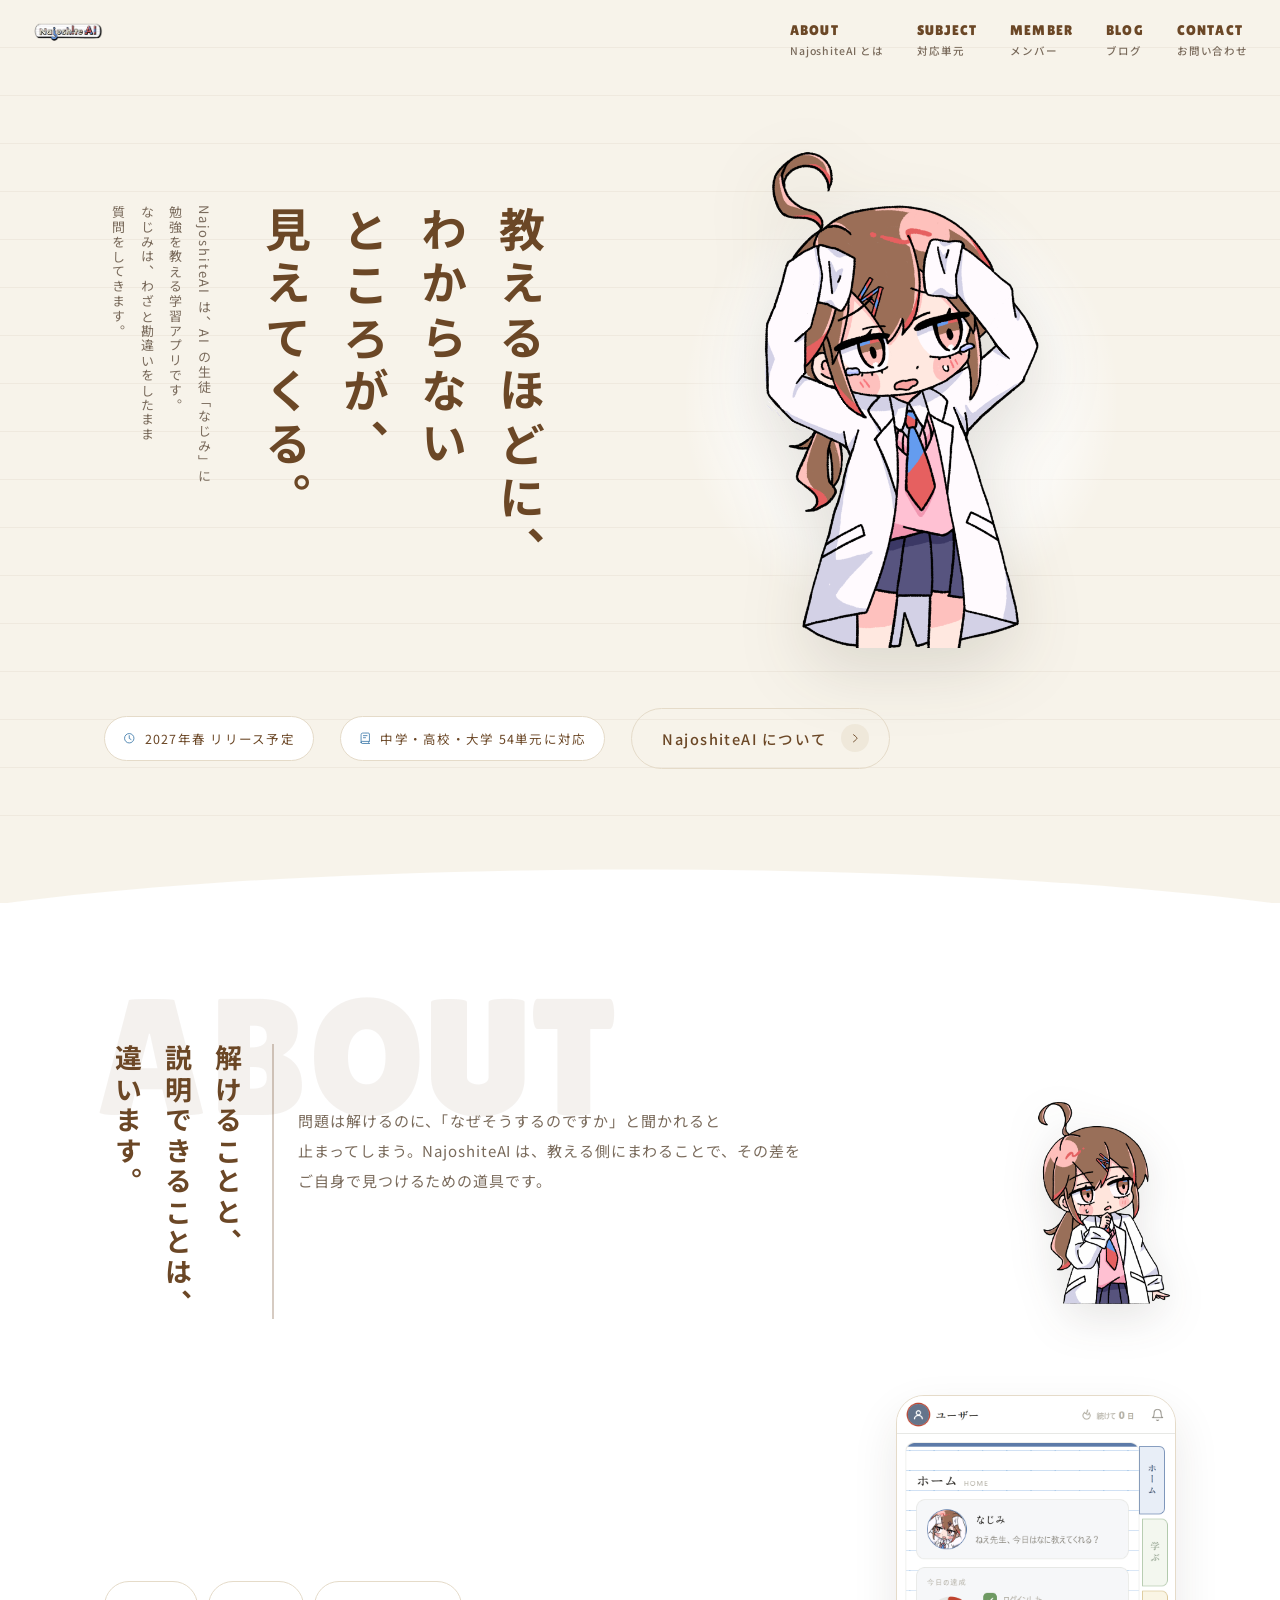
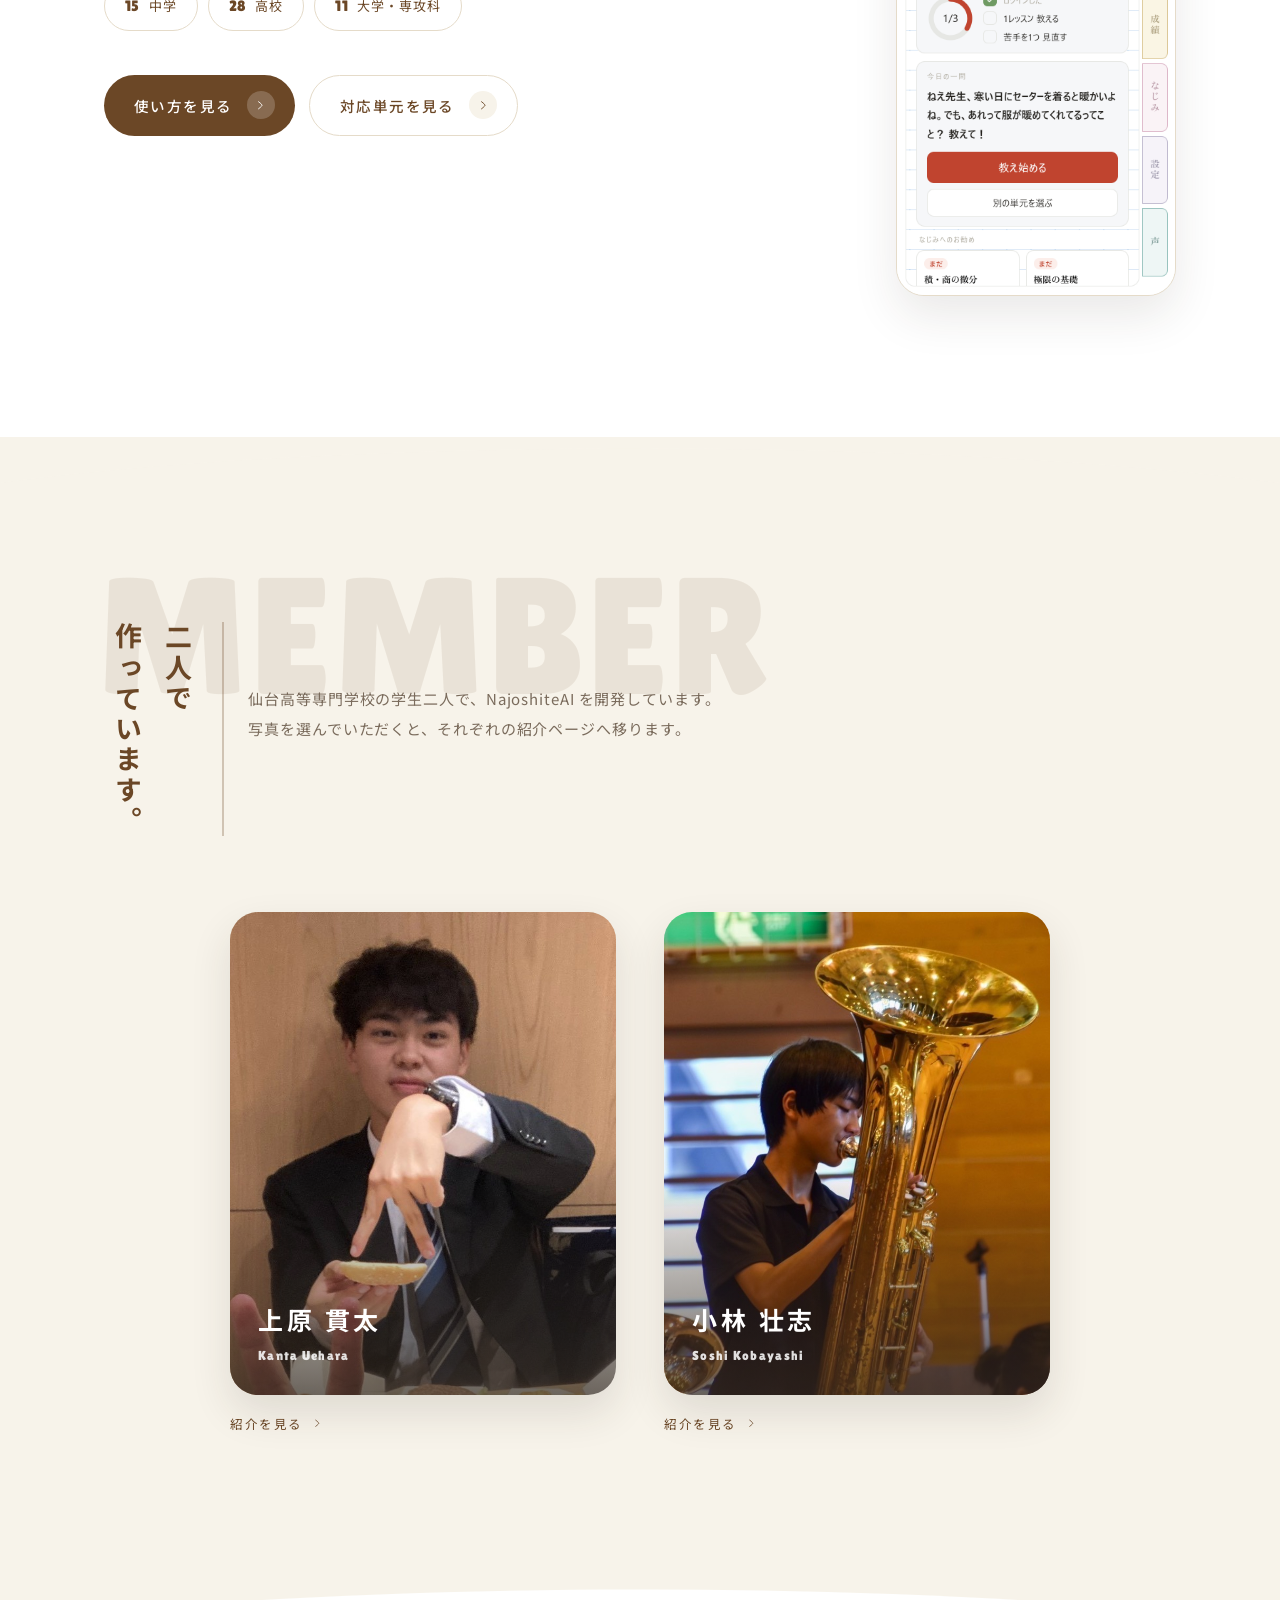
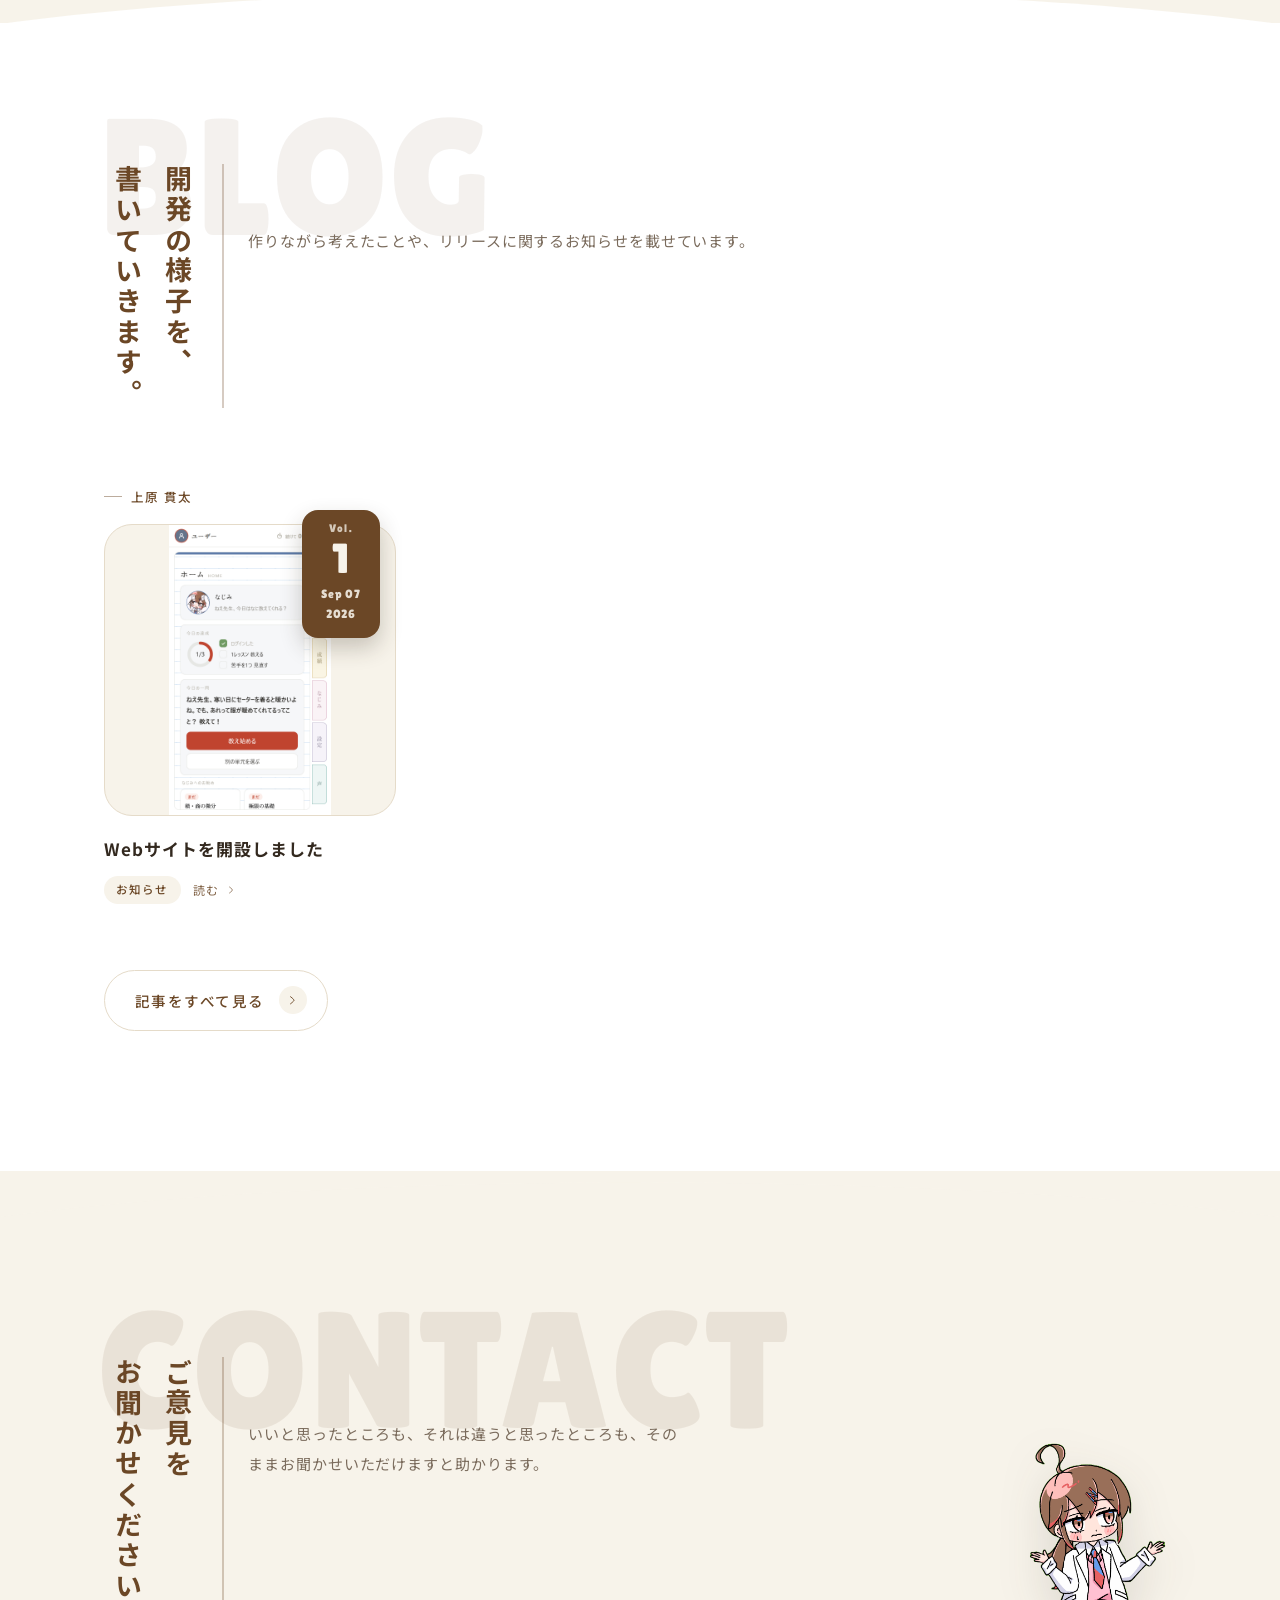
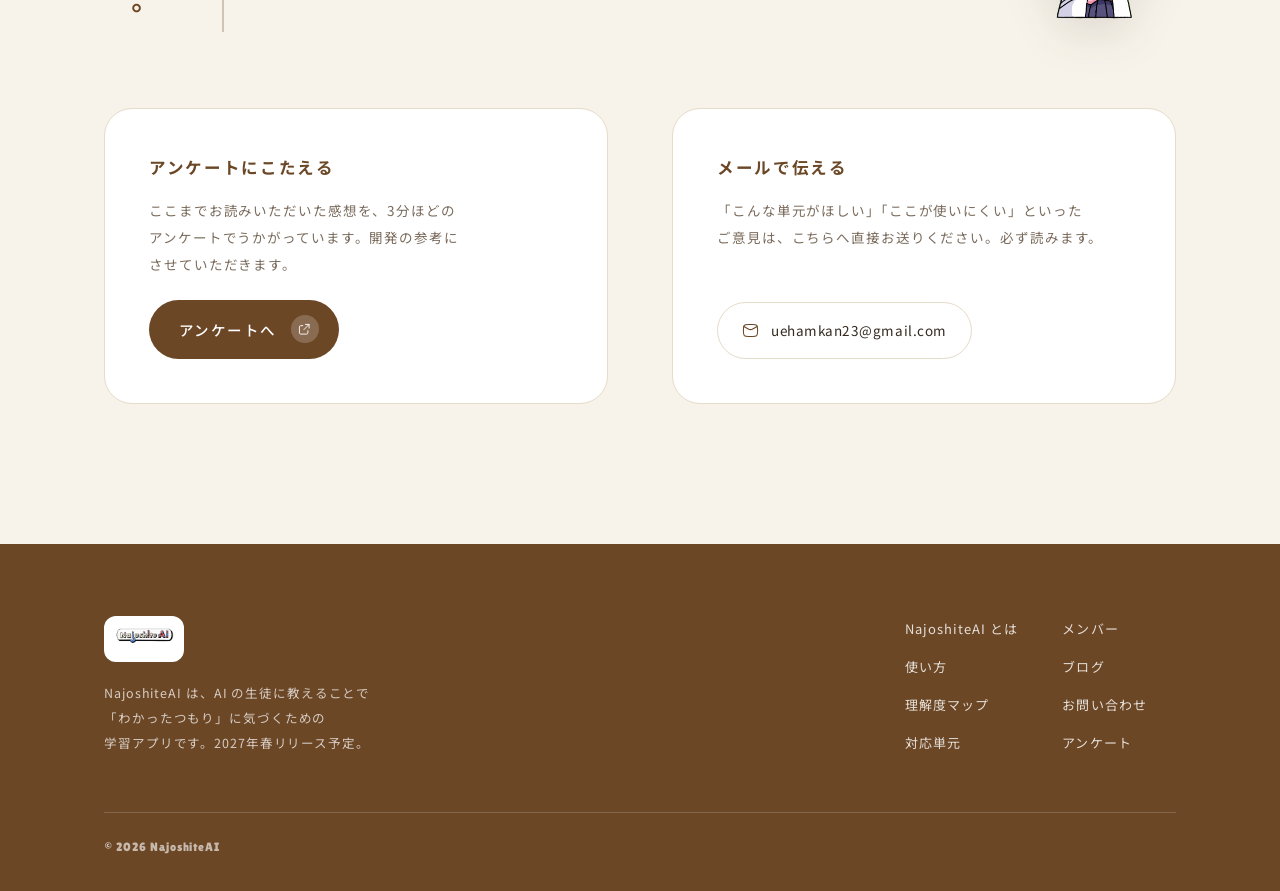
==== index.html @ a8ab6eb6 "NajoshiteAI 公式サイト 素の HTML / CSS / JavaScript で作った静的サイト。 ホーム、NajoshiteAI とは、対応単元、メンバー紹介2枚、 ブログ（一覧・記事）" ====
<!doctype html>
<html lang="ja">
  <head>
    <meta charset="utf-8" />
    <meta name="viewport" content="width=device-width, initial-scale=1" />
    <title>NajoshiteAI｜教えるほどに、わからないところが見えてくる。</title>
    <meta
      name="description"
      content="NajoshiteAI は、AI の生徒「なじみ」に勉強を教える学習アプリです。なじみはわざと勘違いをしたまま質問をしてきます。それを正せるかどうかで、ご自身の理解が試されます。2027年春リリース予定。"
    />
    <meta name="theme-color" content="#f7f3ea" />

    <meta property="og:title" content="NajoshiteAI" />
    <meta
      property="og:description"
      content="AI の生徒に勉強を教える学習アプリ。「わかったつもり」に気づくための道具です。"
    />
    <meta property="og:url" content="https://uehamkan23-lab.github.io/najoshiteai/" />
    <meta property="og:type" content="website" />
    <meta property="og:image" content="https://uehamkan23-lab.github.io/najoshiteai/assets/01-home.png" />

    <link rel="preconnect" href="https://fonts.googleapis.com" />
    <link rel="preconnect" href="https://fonts.gstatic.com" crossorigin />
    <link
      href="https://fonts.googleapis.com/css2?family=Lilita+One&family=Noto+Sans+JP:wght@400;500;700&display=swap"
      rel="stylesheet"
    />

    <script>
      // 描画より前に実行する。動きを減らす設定の人には付けない
      if (!window.matchMedia("(prefers-reduced-motion: reduce)").matches) {
        document.documentElement.className += " js";
      }
    </script>

    <link rel="icon" href="./favicon.png" type="image/png" />
    <link rel="stylesheet" href="./css/style.css?v=5" />
  </head>

  <body>
    <!--
      記号は1か所にまとめて置き、<use> で呼び出す。
      同じ絵を何度も書かずに済み、線の太さや色も一括で揃う。
      矢印・本・封筒は Hugeicons（MIT）。
      それ以外はこのサイト用に引いたもの。
    -->
    <svg class="sprite" aria-hidden="true" focusable="false">
      <symbol id="i-arrow" viewBox="0 0 24 24" fill="none">
        <path d="M9 6C9 6 15 10.4189 15 12C15 13.5812 9 18 9 18" stroke="currentColor" stroke-linecap="round" stroke-linejoin="round" stroke-width="1.5" />
      </symbol>
      <symbol id="i-book" viewBox="0 0 24 24" fill="none">
        <path d="M15.5 7H8.5M12.499 11H8.49902" stroke="currentColor" stroke-linecap="round" stroke-linejoin="round" stroke-width="1.5" />
        <path d="M20 22H6C4.89543 22 4 21.1046 4 20M4 20C4 18.8954 4.89543 18 6 18H20V6C20 4.11438 20 3.17157 19.4142 2.58579C18.8284 2 17.8856 2 16 2H10C7.17157 2 5.75736 2 4.87868 2.87868C4 3.75736 4 5.17157 4 8V20Z" stroke="currentColor" stroke-linecap="round" stroke-linejoin="round" stroke-width="1.5" />
        <path d="M19.5 18C19.5 18 18.5 18.7628 18.5 20C18.5 21.2372 19.5 22 19.5 22" stroke="currentColor" stroke-linecap="round" stroke-linejoin="round" stroke-width="1.5" />
      </symbol>
      <symbol id="i-mail" viewBox="0 0 24 24" fill="none">
        <path d="M2 6L8.91302 9.91697C11.4616 11.361 12.5384 11.361 15.087 9.91697L22 6" stroke="currentColor" stroke-linejoin="round" stroke-width="1.5" />
        <path d="M2.01577 13.4756C2.08114 16.5412 2.11383 18.0739 3.24496 19.2094C4.37608 20.3448 5.95033 20.3843 9.09883 20.4634C11.0393 20.5122 12.9607 20.5122 14.9012 20.4634C18.0497 20.3843 19.6239 20.3448 20.7551 19.2094C21.8862 18.0739 21.9189 16.5412 21.9842 13.4756C22.0053 12.4899 22.0053 11.5101 21.9842 10.5244C21.9189 7.45886 21.8862 5.92609 20.7551 4.79066C19.6239 3.65523 18.0497 3.61568 14.9012 3.53657C12.9607 3.48781 11.0393 3.48781 9.09882 3.53656C5.95033 3.61566 4.37608 3.65521 3.24495 4.79065C2.11382 5.92608 2.08114 7.45885 2.01576 10.5244C1.99474 11.5101 1.99475 12.4899 2.01577 13.4756Z" stroke="currentColor" stroke-linejoin="round" stroke-width="1.5" />
      </symbol>
      <symbol id="i-clock" viewBox="0 0 24 24" fill="none">
        <circle cx="12" cy="12" r="9" stroke="currentColor" stroke-width="1.5" />
        <path d="M12 7V12.4L15.4 14.4" stroke="currentColor" stroke-linecap="round" stroke-linejoin="round" stroke-width="1.5" />
      </symbol>
      <symbol id="i-external" viewBox="0 0 24 24" fill="none">
        <path d="M14 4H20V10" stroke="currentColor" stroke-linecap="round" stroke-linejoin="round" stroke-width="1.5" />
        <path d="M20 4L11.5 12.5" stroke="currentColor" stroke-linecap="round" stroke-width="1.5" />
        <path d="M18 14.5V18C18 19.1 17.1 20 16 20H6C4.9 20 4 19.1 4 18V8C4 6.9 4.9 6 6 6H9.5" stroke="currentColor" stroke-linecap="round" stroke-linejoin="round" stroke-width="1.5" />
      </symbol>
    </svg>

    <header class="bar">
      <a class="brand" href="./index.html">
        <img src="./assets/title-removebg-preview.png" alt="NajoshiteAI" width="200" height="115" />
      </a>

      <nav class="nav" id="nav" aria-label="サイト内の案内">
        <a href="./about.html">ABOUT<span class="jp">NajoshiteAI とは</span></a>
        <a href="./subject.html">SUBJECT<span class="jp">対応単元</span></a>
        <a href="./index.html#member">MEMBER<span class="jp">メンバー</span></a>
        <a href="./blog.html">BLOG<span class="jp">ブログ</span></a>
        <a href="./index.html#contact">CONTACT<span class="jp">お問い合わせ</span></a>
      </nav>

      <button class="menu-btn" type="button" aria-expanded="false" aria-controls="nav">
        <span></span><span></span><span></span>
        <span class="sr">メニューを開く</span>
      </button>
    </header>

    <main>
      <!-- ============================================================
           ヒーロー
           ============================================================ -->
      <section class="hero">
        <div class="wrap hero-in">
          <div class="hero-copy">
            <!-- 縦書きなので、改行の位置がそのまま列の切れ目になる -->
            <h1 data-reveal>
              教えるほどに、<br />
              わからない<br />
              ところが、<br />
              見えてくる。
            </h1>
            <p class="hero-side" data-reveal data-delay="1">
              NajoshiteAI は、AI の生徒「なじみ」に<br />
              勉強を教える学習アプリです。<br />
              なじみは、わざと勘違いをしたまま<br />
              質問をしてきます。
            </p>
          </div>

          <div class="hero-figure" data-reveal data-delay="2">
            <img
              src="./assets/なじみ背景透過T.png"
              alt="白衣を着た AI の生徒「なじみ」。両手を上げて困った顔をしている"
              width="719"
              height="911"
              loading="eager"
            />
          </div>
        </div>

        <div class="wrap hero-foot" data-reveal data-delay="3">
          <span class="hero-tag">
            <svg class="ic" aria-hidden="true"><use href="#i-clock" /></svg>
            2027年春 リリース予定
          </span>
          <span class="hero-tag">
            <svg class="ic" aria-hidden="true"><use href="#i-book" /></svg>
            中学・高校・大学 54単元に対応
          </span>
          <a class="btn ghost" href="./about.html">
            NajoshiteAI について
            <span class="dot"><svg class="ic" aria-hidden="true"><use href="#i-arrow" /></svg></span>
          </a>
        </div>
      </section>

      <svg class="curve" viewBox="0 0 1440 60" preserveAspectRatio="none" aria-hidden="true">
        <path d="M0 60 C 380 0 1060 0 1440 60 Z" fill="currentColor" />
      </svg>

      <!-- ============================================================
           NajoshiteAI とは
           ------------------------------------------------------------
           ここでは要点だけ。使い方・理解度マップは about.html、
           単元の内訳は subject.html に置いてある。
           ============================================================ -->
      <section class="band paper" id="about">
        <div class="wrap">
          <div class="sec-head" data-reveal>
            <span class="watermark" aria-hidden="true">ABOUT</span>
            <h2 class="vtitle">
              解けることと、<br />
              説明できることは、<br />
              違います。
            </h2>
            <p class="sec-lead">
              問題は解けるのに、「なぜそうするのですか」と聞かれると止まってしまう。NajoshiteAI
              は、教える側にまわることで、その差をご自身で見つけるための道具です。
            </p>
            <img
              class="head-figure"
              src="./assets/なじみ1.png"
              alt=""
              width="500"
              height="800"
              loading="lazy"
            />
          </div>

          <div class="split">
            <div class="split-text" data-reveal>
              <ul class="grades">
                <li><b>15</b>中学</li>
                <li><b>28</b>高校</li>
                <li><b>11</b>大学・専攻科</li>
              </ul>

              <p class="btn-row">
                <a class="btn" href="./about.html">
                  使い方を見る
                  <span class="dot"><svg class="ic" aria-hidden="true"><use href="#i-arrow" /></svg></span>
                </a>
                <a class="btn ghost" href="./subject.html">
                  対応単元を見る
                  <span class="dot"><svg class="ic" aria-hidden="true"><use href="#i-arrow" /></svg></span>
                </a>
              </p>
            </div>

            <img
              class="shot"
              data-reveal
              data-delay="1"
              src="./assets/01-home.png"
              alt="NajoshiteAI のホーム画面。なじみが「寒い日にセーターを着ると暖かいのは、服が暖めてくれているということ？」と質問している"
              width="780"
              height="1388"
              loading="lazy"
            />
          </div>
        </div>
      </section>

      <svg class="curve to-ground" viewBox="0 0 1440 60" preserveAspectRatio="none" aria-hidden="true">
        <path d="M0 60 C 380 0 1060 0 1440 60 Z" fill="currentColor" />
      </svg>

      <!-- ============================================================
           メンバー
           ------------------------------------------------------------
           ここでは写真と名前だけ。押すと紹介ページへ移る。
           写真は一枚目と二枚目を重ねてあり、JS が数秒ごとに入れ替える。
           ============================================================ -->
      <section class="band" id="member">
        <div class="wrap">
          <div class="sec-head" data-reveal>
            <span class="watermark" aria-hidden="true">MEMBER</span>
            <h2 class="vtitle">
              二人で<br />
              作っています。
            </h2>
            <p class="sec-lead">
              仙台高等専門学校の学生二人で、NajoshiteAI を開発しています。写真を選んでいただくと、それぞれの紹介ページへ移ります。
            </p>
          </div>

          <div class="members">
            <a class="mcard" href="./member-uehara.html" data-reveal>
              <div class="mcard-photo" data-swap>
                <img
                  class="front"
                  src="./assets/上原貫太1.jpg"
                  alt="上原貫太"
                  width="592"
                  height="740"
                  loading="lazy"
                />
                <img
                  class="back"
                  src="./assets/上原貫太2.jpg"
                  alt=""
                  width="360"
                  height="466"
                  loading="lazy"
                />
                <span class="mcard-name">
                  <span class="jp">上原 貫太</span>
                  <span class="en">Kanta Uehara</span>
                </span>
              </div>
              <span class="mcard-more">
                紹介を見る
                <svg class="ic" aria-hidden="true"><use href="#i-arrow" /></svg>
              </span>
            </a>

            <a class="mcard" href="./member-kobayashi.html" data-reveal data-delay="1">
              <div class="mcard-photo" data-swap>
                <img
                  class="front"
                  src="./assets/小林壮志1.jpg"
                  alt="小林壮志"
                  width="539"
                  height="659"
                  loading="lazy"
                />
                <img
                  class="back"
                  src="./assets/小林壮志2.jpg"
                  alt=""
                  width="737"
                  height="913"
                  loading="lazy"
                />
                <span class="mcard-name">
                  <span class="jp">小林 壮志</span>
                  <span class="en">Soshi Kobayashi</span>
                </span>
              </div>
              <span class="mcard-more">
                紹介を見る
                <svg class="ic" aria-hidden="true"><use href="#i-arrow" /></svg>
              </span>
            </a>
          </div>
        </div>
      </section>

      <svg class="curve" viewBox="0 0 1440 60" preserveAspectRatio="none" aria-hidden="true">
        <path d="M0 60 C 380 0 1060 0 1440 60 Z" fill="currentColor" />
      </svg>

      <!-- ============================================================
           ブログ（最新の記事）
           ============================================================ -->
      <section class="band paper" id="blog">
        <div class="wrap">
          <div class="sec-head" data-reveal>
            <span class="watermark" aria-hidden="true">BLOG</span>
            <h2 class="vtitle">
              開発の様子を、<br />
              書いていきます。
            </h2>
            <p class="sec-lead">
              作りながら考えたことや、リリースに関するお知らせを載せています。
            </p>
          </div>

          <!-- js/blog.js が data/posts.json から新しい順に差し込む -->
          <div class="jrow" id="home-posts">
            <p class="state">記事を読み込んでいます。</p>
          </div>

          <!-- 二件以上あるときだけ js/blog.js が出す -->
          <p class="swipe-hint" id="swipe-hint" hidden>
            <svg class="ic" aria-hidden="true"><use href="#i-arrow" /></svg>
            横に流すと、ほかの記事も見られます
          </p>

          <p class="sec-foot" data-reveal>
            <a class="btn ghost" href="./blog.html">
              記事をすべて見る
              <span class="dot"><svg class="ic" aria-hidden="true"><use href="#i-arrow" /></svg></span>
            </a>
          </p>
        </div>
      </section>

      <svg class="curve to-ground" viewBox="0 0 1440 60" preserveAspectRatio="none" aria-hidden="true">
        <path d="M0 60 C 380 0 1060 0 1440 60 Z" fill="currentColor" />
      </svg>

      <!-- ============================================================
           お問い合わせ
           ============================================================ -->
      <section class="band" id="contact">
        <div class="wrap">
          <div class="sec-head" data-reveal>
            <span class="watermark" aria-hidden="true">CONTACT</span>
            <h2 class="vtitle">
              ご意見を<br />
              お聞かせください。
            </h2>
            <p class="sec-lead">
              いいと思ったところも、それは違うと思ったところも、そのままお聞かせいただけますと助かります。
            </p>
            <img
              class="head-figure"
              src="./assets/なじみ3.png"
              alt=""
              width="566"
              height="800"
              loading="lazy"
            />
          </div>

          <div class="contact-in">
            <div class="contact-card" data-reveal>
              <h3>アンケートにこたえる</h3>
              <p>
                ここまでお読みいただいた感想を、3分ほどのアンケートでうかがっています。開発の参考にさせていただきます。
              </p>
              <a
                class="btn"
                href="https://forms.cloud.microsoft/pages/responsepage.aspx?id=XYP-cpVeEkWK4KezivJfyKjxvWNReixEqgz9Q2xcDE5UNkhKMU5BR0paVEQyRFZMSUhQSkswWVRQOC4u&amp;route=shorturl"
                target="_blank"
                rel="noopener"
              >
                アンケートへ
                <span class="dot"><svg class="ic" aria-hidden="true"><use href="#i-external" /></svg></span>
              </a>
            </div>

            <div class="contact-card" data-reveal data-delay="1">
              <h3>メールで伝える</h3>
              <p>
                「こんな単元がほしい」「ここが使いにくい」といったご意見は、こちらへ直接お送りください。必ず読みます。
              </p>
              <a class="linkcard" href="mailto:uehamkan23@gmail.com">
                <svg class="ic" aria-hidden="true"><use href="#i-mail" /></svg>
                uehamkan23@gmail.com
              </a>
            </div>
          </div>
        </div>
      </section>
    </main>

    <footer class="foot">
      <div class="wrap">
        <div class="foot-in">
          <div class="foot-brand">
            <img src="./assets/title-removebg-preview.png" alt="NajoshiteAI" width="200" height="115" />
            <p>
              NajoshiteAI は、AI の生徒に教えることで「わかったつもり」に気づくための学習アプリです。2027年春リリース予定。
            </p>
          </div>

          <nav class="foot-nav" aria-label="足元の案内">
            <a href="./about.html">NajoshiteAI とは</a>
            <a href="./index.html#member">メンバー</a>
            <a href="./about.html#steps">使い方</a>
            <a href="./blog.html">ブログ</a>
            <a href="./about.html#map">理解度マップ</a>
            <a href="./index.html#contact">お問い合わせ</a>
            <a href="./subject.html">対応単元</a>
            <a
              href="https://forms.cloud.microsoft/pages/responsepage.aspx?id=XYP-cpVeEkWK4KezivJfyKjxvWNReixEqgz9Q2xcDE5UNkhKMU5BR0paVEQyRFZMSUhQSkswWVRQOC4u&amp;route=shorturl"
              target="_blank"
              rel="noopener"
              >アンケート</a
            >
          </nav>
        </div>

        <p class="copy">&copy; 2026 NajoshiteAI</p>
      </div>
    </footer>

    <script src="./js/main.js?v=5" defer></script>
    <script src="./js/blog.js?v=5" defer></script>
  </body>
</html>
---- css/style.css ----
@charset "utf-8";
/*
 * NajoshiteAI 公式サイト
 * ------------------------------------------------------------------
 * 設計の方針
 *   ・地は生成り、文字と見出しは焦茶。差し色は藍を一色だけ。
 *   ・セクションの頭は「背後の巨大な英字」＋「縦書きの日本語見出し」の二段構え。
 *   ・写真は角を大きく丸め、余白を広く取って主役に据える。
 *   ・絵文字は使わない。記号はすべて SVG スプライトから <use> で呼び出す。
 * ------------------------------------------------------------------
 */

/* ============================================================
   1. 変数
   ============================================================ */
:root {
  /* 色 ---------------------------------------------------- */
  --ground: #f7f3ea;        /* 生成りの地 */
  --ground-deep: #efe8da;   /* 一段沈めた地 */
  --paper: #ffffff;         /* 面 */
  --ink: #33291f;           /* 本文 */
  --ink-soft: #7a6b5c;      /* 補助の文字 */
  --brown: #6b4726;         /* 主色。見出しと英字ラベル */
  --brown-deep: #4a3018;    /* 押したとき、濃い面 */
  --line: #e5dbc9;          /* 罫 */
  --blue: #2e6fa3;          /* 差し色。ここぞという一点だけ */

  /* 書体 -------------------------------------------------- */
  --en: "Lilita One", system-ui, sans-serif;
  --jp: "Noto Sans JP", "Hiragino Sans", "Hiragino Kaku Gothic ProN",
        "Yu Gothic", Meiryo, sans-serif;

  /* 寸法 -------------------------------------------------- */
  --wrap: 1120px;
  --gutter: 24px;
  --sec-y: clamp(84px, 11vw, 148px);
  --radius: 28px;
  --radius-sm: 14px;
  --header-h: 72px;

  /* 動き -------------------------------------------------- */
  --ease: cubic-bezier(0.16, 0.84, 0.44, 1);
  --dur: 0.6s;
}

/* ============================================================
   2. 土台
   ============================================================ */
*,
*::before,
*::after {
  box-sizing: border-box;
}

html {
  scroll-behavior: smooth;
  scroll-padding-top: calc(var(--header-h) + 16px);
  -webkit-text-size-adjust: 100%;
}

body {
  margin: 0;
  background: var(--ground);
  color: var(--ink);
  font-family: var(--jp);
  font-size: 15px;
  font-weight: 400;
  line-height: 2;
  letter-spacing: 0.06em;
  -webkit-font-smoothing: antialiased;
  overflow-x: hidden;
  /* 日本語を文節で折る。未対応のブラウザは従来どおり */
  word-break: auto-phrase;
  line-break: strict;
}

img {
  max-width: 100%;
  height: auto;
  display: block;
}

a {
  color: inherit;
}

ul,
ol {
  margin: 0;
  padding: 0;
  list-style: none;
}

figure {
  margin: 0;
}

/* 折り返してほしくないひとまとまり */
.ph {
  display: inline-block;
  max-width: 100%;
}

/* 読み上げ専用 */
.sr {
  position: absolute;
  width: 1px;
  height: 1px;
  padding: 0;
  margin: -1px;
  overflow: hidden;
  clip-path: inset(50%);
  white-space: nowrap;
}

/* アイコンの置き場所。描画はしない */
.sprite {
  position: absolute;
  width: 0;
  height: 0;
  overflow: hidden;
}

.ic {
  width: 1em;
  height: 1em;
  flex: 0 0 auto;
  vertical-align: -0.14em;
}

/* ============================================================
   3. 器
   ============================================================ */
.wrap {
  width: 100%;
  max-width: var(--wrap);
  margin-inline: auto;
  padding-inline: var(--gutter);
}

.wrap.narrow {
  max-width: 760px;
}

.band {
  position: relative;
  padding: var(--sec-y) 0;
}

.band.paper {
  background: var(--paper);
}

.band.deep {
  background: var(--ground-deep);
}

/*
 * セクションどうしの境目に渡す、ゆるい弧。
 * 直後に来るセクションと同じ色を currentColor で塗る。
 * 継ぎ目に髪の毛ほどの隙間が出ることがあるので 1px 重ねておく。
 */
.curve {
  display: block;
  width: 100%;
  height: clamp(26px, 3.6vw, 52px);
  margin-bottom: -1px;
  color: var(--paper);
}

.curve.to-ground {
  color: var(--ground);
}

.curve.to-deep {
  color: var(--ground-deep);
}

/* ============================================================
   4. 見出しの型
   ------------------------------------------------------------
   背後に巨大な英字を敷き、その手前に縦書きの日本語見出しを置く。
   狭い画面では縦書きをやめ、英字も小さくする。
   ============================================================ */
.sec-head {
  position: relative;
  display: flex;
  align-items: flex-start;
  gap: clamp(20px, 3vw, 40px);
  margin-bottom: clamp(44px, 6vw, 76px);
}

/* 背後の巨大英字 */
.watermark {
  position: absolute;
  top: -0.42em;
  left: -0.04em;
  z-index: 0;
  font-family: var(--en);
  font-size: clamp(64px, 13vw, 176px);
  line-height: 1;
  letter-spacing: 0.01em;
  color: var(--brown);
  opacity: 0.09;
  pointer-events: none;
  user-select: none;
  white-space: nowrap;
}

.paper .watermark {
  opacity: 0.07;
}

/* 縦書きの日本語見出し */
.vtitle {
  position: relative;
  z-index: 1;
  writing-mode: vertical-rl;
  font-size: clamp(19px, 2.5vw, 27px);
  font-weight: 700;
  line-height: 1.85;
  letter-spacing: 0.13em;
  color: var(--brown);
  margin: 0;
  padding-right: 6px;
  max-height: 12em;
}

/*
 * 縦中横。縦書きの中で二桁の数字を横に組み、正しい向きで見せる。
 * 横書きのときは何も起きないので、そのまま置いておける。
 */
.tcy {
  -webkit-text-combine: horizontal;
  text-combine-upright: all;
  letter-spacing: 0;
}

/* 縦書き見出しに添える一本の罫 */
.vtitle::before {
  content: "";
  position: absolute;
  top: 0;
  right: -14px;
  width: 2px;
  height: 100%;
  background: var(--brown);
  opacity: 0.28;
}

/* 見出しの脇に置く説明 */
.sec-lead {
  position: relative;
  z-index: 1;
  margin: 0;
  padding-top: clamp(30px, 5vw, 62px);
  max-width: 34em;
  color: var(--ink-soft);
}

/* 見出しの脇に添えるなじみ。広い画面でだけ出す */
.head-figure {
  position: relative;
  z-index: 1;
  margin-left: auto;
  align-self: flex-end;
  width: clamp(100px, 12vw, 154px);
  filter: drop-shadow(0 14px 22px rgb(51 41 31 / 12%));
}

/* 小さいほうの英字ラベル */
.kicker {
  display: block;
  font-family: var(--en);
  font-size: 13px;
  letter-spacing: 0.14em;
  line-height: 1;
  color: var(--brown);
  opacity: 0.7;
  margin-bottom: 14px;
}

h1,
h2,
h3,
h4 {
  font-family: var(--jp);
  font-weight: 700;
  color: var(--brown);
  letter-spacing: 0.1em;
  line-height: 1.8;
  margin: 0;
  text-wrap: balance;
}

.htitle {
  font-size: clamp(20px, 2.6vw, 28px);
  margin: 0 0 24px;
}

.body {
  margin: 0 0 22px;
  max-width: 40em;
}

.body:last-child {
  margin-bottom: 0;
}

.soft {
  color: var(--ink-soft);
}

.note {
  display: flex;
  align-items: flex-start;
  gap: 10px;
  margin: 28px 0 0;
  padding: 18px 22px;
  font-size: 13.5px;
  line-height: 1.95;
  color: var(--ink-soft);
  background: var(--ground-deep);
  border-radius: var(--radius-sm);
}

.paper .note {
  background: var(--ground);
}

.note .ic {
  margin-top: 0.62em;
  color: var(--brown);
}

/* ============================================================
   5. ボタン
   ============================================================ */
.btn {
  display: inline-flex;
  align-items: center;
  gap: 14px;
  padding: 15px 20px 15px 30px;
  background: var(--brown);
  color: var(--paper);
  font-size: 14.5px;
  font-weight: 500;
  letter-spacing: 0.1em;
  text-decoration: none;
  border-radius: 999px;
  transition:
    background-color 0.25s var(--ease),
    transform 0.25s var(--ease);
}

.btn:hover {
  background: var(--brown-deep);
  transform: translateY(-2px);
}

.btn:active {
  transform: translateY(0);
}

/* ボタン内の丸いしるし */
.btn .dot {
  display: grid;
  place-items: center;
  width: 28px;
  height: 28px;
  border-radius: 50%;
  background: rgb(255 255 255 / 20%);
  transition: transform 0.25s var(--ease);
}

.btn:hover .dot {
  transform: translateX(4px);
}

.btn.ghost {
  background: transparent;
  color: var(--brown);
  border: 1px solid var(--line);
}

.btn.ghost:hover {
  background: var(--paper);
  border-color: var(--brown);
}

.btn.ghost .dot {
  background: var(--ground-deep);
}

.paper .btn.ghost .dot {
  background: var(--ground);
}

/* 文中の控えめなリンク */
.tlink {
  display: inline-flex;
  align-items: center;
  gap: 8px;
  font-size: 13.5px;
  letter-spacing: 0.1em;
  color: var(--brown);
  text-decoration: none;
  padding-bottom: 3px;
  border-bottom: 1px solid var(--line);
  transition: border-color 0.25s;
}

.tlink:hover {
  border-bottom-color: var(--brown);
}

.tlink .ic {
  transition: transform 0.25s var(--ease);
}

.tlink:hover .ic {
  transform: translateX(3px);
}

/* ============================================================
   6. ヘッダー
   ============================================================ */
.bar {
  position: fixed;
  inset: 0 0 auto;
  z-index: 60;
  display: flex;
  align-items: center;
  justify-content: space-between;
  gap: 20px;
  height: var(--header-h);
  padding-inline: clamp(16px, 3vw, 32px);
  transition:
    background-color 0.4s var(--ease),
    box-shadow 0.4s var(--ease);
}

.bar.stuck {
  background: rgb(247 243 234 / 92%);
  backdrop-filter: blur(12px);
  box-shadow: 0 1px 0 var(--line);
}

.brand {
  display: inline-flex;
  align-items: center;
  gap: 10px;
  text-decoration: none;
  flex: 0 0 auto;
}

.brand img {
  width: auto;
  height: 40px;
}

.nav {
  display: flex;
  align-items: center;
  gap: clamp(18px, 2.6vw, 34px);
}

.nav a {
  position: relative;
  font-family: var(--en);
  font-size: 14px;
  letter-spacing: 0.08em;
  color: var(--brown);
  text-decoration: none;
  padding-block: 6px;
}

.nav a::after {
  content: "";
  position: absolute;
  left: 0;
  bottom: 0;
  width: 100%;
  height: 2px;
  background: var(--brown);
  transform: scaleX(0);
  transform-origin: left;
  transition: transform 0.3s var(--ease);
}

.nav a:hover::after,
.nav a[aria-current="page"]::after {
  transform: scaleX(1);
}

.nav .jp {
  display: block;
  font-family: var(--jp);
  font-size: 10.5px;
  font-weight: 500;
  letter-spacing: 0.08em;
  line-height: 1;
  color: var(--ink-soft);
  margin-top: 2px;
}

/* 開閉ボタン。狭い画面でだけ出る */
.menu-btn {
  display: none;
  width: 44px;
  height: 44px;
  padding: 0;
  border: 1px solid var(--line);
  border-radius: 50%;
  background: var(--paper);
  color: var(--brown);
  cursor: pointer;
}

.menu-btn span {
  display: block;
  width: 18px;
  height: 1.5px;
  margin: 4px auto;
  background: currentColor;
  transition: transform 0.3s var(--ease), opacity 0.2s;
}

.menu-btn[aria-expanded="true"] span:nth-child(1) {
  transform: translateY(5.5px) rotate(45deg);
}

.menu-btn[aria-expanded="true"] span:nth-child(2) {
  opacity: 0;
}

.menu-btn[aria-expanded="true"] span:nth-child(3) {
  transform: translateY(-5.5px) rotate(-45deg);
}

/* ============================================================
   7. ヒーロー
   ============================================================ */
.hero {
  position: relative;
  overflow: hidden;
  padding: calc(var(--header-h) + clamp(36px, 5vw, 68px)) 0 clamp(52px, 7vw, 92px);
}

/* 地に敷く、ごく薄い横縞。ノートの罫線に見立てている */
.hero::before {
  content: "";
  position: absolute;
  inset: 0;
  background-image: repeating-linear-gradient(
    to bottom,
    transparent 0 47px,
    rgb(107 71 38 / 6%) 47px 48px
  );
  pointer-events: none;
}

.hero-in {
  position: relative;
  z-index: 1;
  display: grid;
  grid-template-columns: auto 1fr;
  align-items: center;
  gap: clamp(24px, 5vw, 72px);
}

/*
 * 縦書きなので、いちばん右に見出しが来るよう順序を裏返す。
 * HTML 上は「見出し → 説明」の順のままなので、読み上げの順も自然。
 */
.hero-copy {
  display: flex;
  flex-direction: row-reverse;
  justify-content: flex-end;
  align-items: flex-start;
  gap: clamp(16px, 2.5vw, 30px);
}

.hero h1 {
  writing-mode: vertical-rl;
  font-size: clamp(26px, 4.4vw, 46px);
  font-weight: 700;
  line-height: 1.7;
  letter-spacing: 0.16em;
  color: var(--brown);
  margin: 0;
  max-height: 9.4em;
}

.hero-side {
  writing-mode: vertical-rl;
  font-size: 13px;
  line-height: 2.2;
  letter-spacing: 0.14em;
  color: var(--ink-soft);
  margin: 0;
  max-height: 22em;
}

.hero-figure {
  position: relative;
  justify-self: center;
}

.hero-figure img {
  position: relative;
  width: clamp(230px, 32vw, 400px);
  filter: drop-shadow(0 22px 34px rgb(51 41 31 / 14%));
}

/* なじみの背後に置く円 */
.hero-figure::before {
  content: "";
  position: absolute;
  left: 50%;
  top: 52%;
  width: clamp(250px, 34vw, 430px);
  aspect-ratio: 1;
  transform: translate(-50%, -50%);
  background: radial-gradient(
    circle,
    rgb(255 255 255 / 90%) 0%,
    rgb(255 255 255 / 55%) 55%,
    transparent 72%
  );
}

/* ヒーロー下の導線 */
.hero-foot {
  position: relative;
  z-index: 1;
  display: flex;
  flex-wrap: wrap;
  align-items: center;
  gap: 16px 26px;
  margin-top: clamp(36px, 5vw, 60px);
}

.hero-tag {
  display: inline-flex;
  align-items: center;
  gap: 9px;
  padding: 9px 18px;
  font-size: 12.5px;
  letter-spacing: 0.1em;
  color: var(--brown);
  background: var(--paper);
  border: 1px solid var(--line);
  border-radius: 999px;
}

.hero-tag .ic {
  color: var(--blue);
}

/* ============================================================
   8. 使い方の三段
   ============================================================ */
.steps {
  display: flex;
  flex-direction: column;
  gap: clamp(56px, 8vw, 104px);
}

.step {
  display: grid;
  grid-template-columns: 1fr 280px;
  align-items: center;
  gap: clamp(28px, 5vw, 68px);
}

.step:nth-child(even) {
  grid-template-columns: 280px 1fr;
}

.step:nth-child(even) .step-text {
  order: 2;
}

.step-num {
  display: inline-flex;
  align-items: center;
  gap: 12px;
  font-family: var(--en);
  font-size: 15px;
  letter-spacing: 0.12em;
  color: var(--brown);
  margin-bottom: 14px;
}

.step-num::after {
  content: "";
  width: 46px;
  height: 1px;
  background: var(--line);
}

.step h3 {
  font-size: clamp(17px, 2vw, 21px);
  margin-bottom: 16px;
}

.step p {
  margin: 0;
  max-width: 32em;
  color: var(--ink-soft);
}

/* 画面写真 */
.shot {
  width: 280px;
  justify-self: center;
  border-radius: var(--radius);
  border: 1px solid var(--line);
  background: var(--paper);
  box-shadow: 0 20px 46px rgb(51 41 31 / 10%);
  overflow: hidden;
}

/* 学年の札 */
.grades {
  display: flex;
  flex-wrap: wrap;
  gap: 10px;
  margin: 26px 0 0;
}

.grades li {
  display: inline-flex;
  align-items: center;
  gap: 9px;
  padding: 9px 20px;
  font-size: 13px;
  letter-spacing: 0.08em;
  color: var(--brown);
  background: var(--paper);
  border: 1px solid var(--line);
  border-radius: 999px;
}

.grades b {
  font-family: var(--en);
  font-size: 15px;
  font-weight: 400;
  letter-spacing: 0.02em;
}

/* セクションの締めに置くボタンの間合い */
.sec-foot {
  margin: clamp(34px, 4.5vw, 52px) 0 0;
}

/* ボタンを二つ並べる */
.btn-row {
  display: flex;
  flex-wrap: wrap;
  gap: 14px;
  margin: clamp(30px, 4vw, 44px) 0 0;
}

/* ============================================================
   9. 二段組（文と図）
   ============================================================ */
.split {
  display: grid;
  grid-template-columns: 1fr 280px;
  align-items: center;
  gap: clamp(28px, 5vw, 72px);
}

.split.reverse {
  grid-template-columns: 280px 1fr;
}

.split.reverse .split-text {
  order: 2;
}

/* ============================================================
   10. 対応単元
   ============================================================ */
.count-lead {
  display: flex;
  align-items: baseline;
  gap: 12px;
  margin: 0 0 26px;
}

.count {
  font-family: var(--en);
  font-size: clamp(52px, 8vw, 86px);
  line-height: 1;
  letter-spacing: 0.01em;
  color: var(--brown);
  font-variant-numeric: tabular-nums;
}

.count-unit {
  font-size: 17px;
  font-weight: 700;
  color: var(--brown);
  letter-spacing: 0.1em;
}

.tbl {
  width: 100%;
  border-collapse: collapse;
  margin-top: 8px;
  font-size: 13.5px;
}

.tbl caption {
  text-align: left;
  font-size: 12.5px;
  letter-spacing: 0.1em;
  color: var(--ink-soft);
  padding-bottom: 12px;
}

.tbl th,
.tbl td {
  padding: 12px 10px;
  text-align: left;
  border-bottom: 1px solid var(--line);
  line-height: 1.7;
}

.tbl thead th {
  font-size: 12px;
  font-weight: 500;
  letter-spacing: 0.12em;
  color: var(--ink-soft);
  border-bottom-color: var(--brown);
}

.tbl tbody th {
  font-weight: 500;
  color: var(--ink);
  white-space: nowrap;
}

.tbl td.num {
  text-align: right;
  font-variant-numeric: tabular-nums;
  color: var(--brown);
  font-weight: 700;
  white-space: nowrap;
}

.tbl tfoot th,
.tbl tfoot td {
  border-bottom: none;
  border-top: 2px solid var(--brown);
  font-weight: 700;
  color: var(--brown);
}

/* 収録例 */
.examples {
  display: flex;
  flex-direction: column;
  gap: 16px;
  margin: 34px 0 0;
}

.examples > div {
  display: grid;
  grid-template-columns: 8.5em 1fr;
  gap: 14px;
  padding-top: 16px;
  border-top: 1px solid var(--line);
}

.examples dt {
  font-size: 13px;
  font-weight: 500;
  letter-spacing: 0.1em;
  color: var(--brown);
}

.examples dd {
  margin: 0;
  font-size: 13px;
  line-height: 2;
  color: var(--ink-soft);
}

/* ============================================================
   11. メンバー
   ------------------------------------------------------------
   ホームでは写真と名前だけ。写真は数秒ごとに二枚目へ入れ替わる。
   ============================================================ */
.members {
  display: grid;
  grid-template-columns: repeat(2, minmax(0, 1fr));
  gap: clamp(24px, 4vw, 48px);
  max-width: 820px;
  margin-inline: auto;
}

.mcard {
  display: block;
  text-decoration: none;
  color: inherit;
  transition: transform 0.35s var(--ease);
}

.mcard:hover {
  transform: translateY(-6px);
}

/* 写真を重ねる枠。二枚を同じ場所に置いて入れ替える */
.mcard-photo {
  position: relative;
  aspect-ratio: 4 / 5;
  border-radius: var(--radius);
  overflow: hidden;
  background: var(--ground-deep);
  box-shadow: 0 18px 40px rgb(51 41 31 / 12%);
}

.mcard-photo img {
  position: absolute;
  inset: 0;
  width: 100%;
  height: 100%;
  object-fit: cover;
  transition: opacity 0.9s var(--ease);
}

/* 二枚目は隠しておき、JS が .flip を付けたときだけ見せる */
.mcard-photo img.back {
  opacity: 0;
}

.mcard-photo.flip img.front {
  opacity: 0;
}

.mcard-photo.flip img.back {
  opacity: 1;
}

/* 下端に敷く帯。名前を写真の上に置いても読めるようにする */
.mcard-photo::after {
  content: "";
  position: absolute;
  inset: auto 0 0;
  height: 46%;
  background: linear-gradient(to top, rgb(51 41 31 / 72%), transparent);
  pointer-events: none;
}

.mcard-name {
  position: absolute;
  z-index: 1;
  left: clamp(18px, 3vw, 28px);
  right: clamp(18px, 3vw, 28px);
  bottom: clamp(18px, 3vw, 26px);
  color: var(--paper);
}

.mcard-name .jp {
  display: block;
  font-size: clamp(19px, 2.4vw, 25px);
  font-weight: 700;
  letter-spacing: 0.14em;
  line-height: 1.5;
}

.mcard-name .en {
  display: block;
  font-family: var(--en);
  font-size: 13px;
  letter-spacing: 0.1em;
  opacity: 0.86;
  margin-top: 4px;
}

.mcard-more {
  display: inline-flex;
  align-items: center;
  gap: 8px;
  margin-top: 16px;
  font-size: 12.5px;
  letter-spacing: 0.12em;
  color: var(--brown);
}

.mcard-more .ic {
  transition: transform 0.3s var(--ease);
}

.mcard:hover .mcard-more .ic {
  transform: translateX(4px);
}

/* ============================================================
   12. ブログ
   ============================================================ */




.post-date {
  font-family: var(--en);
  font-size: 14px;
  letter-spacing: 0.06em;
  color: var(--ink-soft);
}

.tag {
  display: inline-block;
  padding: 4px 12px;
  font-size: 11.5px;
  font-weight: 500;
  letter-spacing: 0.1em;
  line-height: 1.7;
  text-align: center;
  color: var(--brown);
  background: var(--ground-deep);
  border-radius: 999px;
  white-space: nowrap;
}

.paper .tag {
  background: var(--ground);
}




/* ------------------------------------------------------------
   記事カード
   ------------------------------------------------------------
   ・著者名 → 写真 → 題名 の順。写真の右上に日付の札が飛び出す。
   ・ホーム（.jrow）は横に流し、一覧（.jgrid）は縦に積む。
   ・写真は縦長の画面写真も横長の写真も混ざるので、
     読み込んだあと js/blog.js が形を見て cover / contain を切り替える。
   ------------------------------------------------------------ */

/* ホーム：横に流す。指で送れるよう一枚ずつ止める */
.jrow {
  display: flex;
  gap: clamp(18px, 2.6vw, 30px);
  overflow-x: auto;
  scroll-snap-type: x mandatory;
  scroll-padding-inline: var(--gutter);
  padding-bottom: 14px;
  /* 端まで流せるよう、いったん余白の外へ出してから戻す */
  margin-inline: calc(var(--gutter) * -1);
  padding-inline: var(--gutter);
  scrollbar-width: thin;
  scrollbar-color: var(--line) transparent;
}

.jrow::-webkit-scrollbar {
  height: 6px;
}

.jrow::-webkit-scrollbar-thumb {
  background: var(--line);
  border-radius: 999px;
}

.jrow .jcard {
  flex: 0 0 clamp(228px, 64vw, 292px);
  scroll-snap-align: start;
}

/* 読み込み中・該当なしの一行は、並びの中でも幅いっぱいに */
.jrow .state {
  flex: 1 1 100%;
}

.jgrid .state {
  grid-column: 1 / -1;
}

/* 一覧：縦に積む。広い画面では自然に段が増える */
.jgrid {
  display: grid;
  grid-template-columns: repeat(auto-fill, minmax(min(100%, 258px), 1fr));
  gap: clamp(30px, 4vw, 46px);
}

.jcard {
  display: block;
  text-decoration: none;
  color: inherit;
}

.jcard-author {
  display: flex;
  align-items: center;
  gap: 9px;
  margin-bottom: 15px;
  font-size: 12.5px;
  font-weight: 500;
  letter-spacing: 0.1em;
  color: var(--brown);
}

.jcard-author::before {
  content: "";
  width: 18px;
  height: 1px;
  background: var(--brown);
  opacity: 0.45;
}

/* 札がはみ出せるよう、この枠では切り取らない */
.jcard-thumb {
  position: relative;
  display: block;
}

.jcard-shot {
  position: relative;
  display: block;
  aspect-ratio: 1 / 1;
  overflow: hidden;
  background: var(--ground-deep);
  border: 1px solid var(--line);
  border-radius: var(--radius);
}

.paper .jcard-shot {
  background: var(--ground);
}

.jcard-shot img {
  width: 100%;
  height: 100%;
  object-fit: contain;
  transition: transform 0.5s var(--ease);
}

/* 横長の写真は枠いっぱいに。縦長の画面写真は上の contain のまま */
.jcard-shot img.fill {
  object-fit: cover;
}

/*
 * 見出し画像のない記事は、代わりになじみを置く。
 * ブロックの中では margin:auto が上下に効かないので、
 * 絶対配置にして四辺を 0 で留め、auto マージンで上下左右とも中央にする。
 */
.jcard-shot img.mark {
  position: absolute;
  inset: 0;
  width: auto;
  height: 74%;
  margin: auto;
  opacity: 0.72;
}

.jcard:hover .jcard-shot img {
  transform: scale(1.03);
}

/* 日付の札。写真の右上へ飛び出させる */
.jcard-date {
  position: absolute;
  z-index: 2;
  top: -14px;
  right: 16px;
  display: grid;
  justify-items: center;
  gap: 3px;
  min-width: 78px;
  padding: 13px 10px 15px;
  background: var(--brown);
  color: var(--ground);
  border-radius: 16px;
  box-shadow: 0 10px 22px rgb(51 41 31 / 24%);
}

.jcard-vol {
  display: block;
  font-family: var(--en);
  line-height: 1;
  text-align: center;
}

.jcard-vol i {
  display: block;
  font-style: normal;
  font-size: 11px;
  letter-spacing: 0.12em;
  opacity: 0.75;
}

.jcard-vol b {
  display: block;
  margin-top: 3px;
  font-size: 42px;
  font-weight: 400;
  letter-spacing: 0.02em;
}

.jcard-md,
.jcard-yr {
  font-family: var(--en);
  font-size: 12px;
  letter-spacing: 0.06em;
  line-height: 1.4;
  opacity: 0.88;
}

.jcard-md {
  margin-top: 4px;
}

.jcard-title {
  display: block;
  margin-top: 18px;
  font-size: clamp(15.5px, 1.6vw, 17px);
  font-weight: 700;
  line-height: 1.75;
  letter-spacing: 0.06em;
  color: var(--ink);
  transition: color 0.25s;
}

.jcard:hover .jcard-title {
  color: var(--brown);
}

.jcard-foot {
  display: flex;
  align-items: center;
  gap: 12px;
  margin-top: 12px;
}

.jcard-more {
  display: inline-flex;
  align-items: center;
  gap: 6px;
  font-size: 12px;
  letter-spacing: 0.1em;
  color: var(--brown);
  opacity: 0.85;
}

.jcard-more .ic {
  transition: transform 0.25s var(--ease);
}

.jcard:hover .jcard-more .ic {
  transform: translateX(3px);
}

/* 横に流せることを知らせる一行 */
.swipe-hint {
  display: flex;
  align-items: center;
  gap: 8px;
  margin: 16px 0 0;
  font-size: 11.5px;
  letter-spacing: 0.1em;
  color: var(--ink-soft);
}

/*
 * display を指定すると、ブラウザ標準の [hidden]{display:none} を
 * 上書きしてしまう。JS が hidden を立てたときに確実に消えるよう、
 * ここで打ち消しておく。
 */
.swipe-hint[hidden] {
  display: none;
}

.swipe-hint .ic {
  color: var(--brown);
}

/*
 * 記事の見出し画像。
 * 縦長の画面写真も横長の写真も切り取らずに収めるため、
 * 生成りの枠へ contain で置き、高さのほうで頭を抑える。
 */
.cover {
  margin: 0 0 clamp(28px, 4vw, 40px);
}

.cover-box {
  display: grid;
  place-items: center;
  width: fit-content;
  max-width: 100%;
  margin-inline: auto;
  min-height: 180px;
  padding: clamp(14px, 2vw, 22px);
  background: var(--ground-deep);
  border: 1px solid var(--line);
  border-radius: var(--radius);
}

.paper .cover-box {
  background: var(--ground);
}

.cover-box img {
  width: auto;
  max-width: 100%;
  max-height: 260px;
}

.cover figcaption {
  margin-top: 12px;
  font-size: 12.5px;
  line-height: 1.9;
  text-align: center;
  color: var(--ink-soft);
}

/* 本文中に画像を横に並べる */
.gallery {
  display: grid;
  grid-template-columns: repeat(auto-fit, minmax(min(100%, 190px), 1fr));
  gap: 18px;
  align-items: start;
}

.gallery figure {
  display: flex;
  flex-direction: column;
  align-items: center;
  margin: 0;
}

.article-body .gallery img {
  width: auto;
  max-width: 100%;
  max-height: 240px;
  border-radius: var(--radius-sm);
  border: 1px solid var(--line);
}

.gallery figcaption {
  margin-top: 8px;
  font-size: 12px;
  line-height: 1.8;
  text-align: center;
  color: var(--ink-soft);
}

/* 一覧の絞り込み */
.filters {
  display: flex;
  flex-wrap: wrap;
  gap: 10px;
  margin-bottom: 30px;
}

.filters button {
  padding: 8px 20px;
  font-family: var(--jp);
  font-size: 12.5px;
  font-weight: 500;
  letter-spacing: 0.1em;
  color: var(--ink-soft);
  background: transparent;
  border: 1px solid var(--line);
  border-radius: 999px;
  cursor: pointer;
  transition:
    background-color 0.25s,
    color 0.25s,
    border-color 0.25s;
}

.filters button:hover {
  border-color: var(--brown);
  color: var(--brown);
}

.filters button[aria-pressed="true"] {
  background: var(--brown);
  border-color: var(--brown);
  color: var(--paper);
}

/* 記事本文 */
.article {
  max-width: 720px;
  margin-inline: auto;
}

.article-head {
  padding-bottom: 30px;
  margin-bottom: 40px;
  border-bottom: 1px solid var(--line);
}

.article-meta {
  display: flex;
  flex-wrap: wrap;
  align-items: center;
  gap: 14px;
  margin-bottom: 18px;
}

.article h1 {
  font-size: clamp(21px, 3vw, 30px);
  line-height: 1.75;
}

.article-author {
  font-size: 13px;
  color: var(--ink-soft);
  letter-spacing: 0.1em;
}

.article-body > * {
  margin: 0 0 26px;
}

.article-body > *:last-child {
  margin-bottom: 0;
}

.article-body h2 {
  font-size: clamp(17px, 2.2vw, 20px);
  padding-left: 14px;
  border-left: 3px solid var(--brown);
  line-height: 1.7;
  margin-top: 46px;
}

.article-body ul {
  list-style: none;
  padding-left: 2px;
}

.article-body li {
  position: relative;
  padding-left: 20px;
  margin-bottom: 8px;
}

.article-body li::before {
  content: "";
  position: absolute;
  left: 2px;
  top: 0.92em;
  width: 7px;
  height: 7px;
  border-radius: 50%;
  background: var(--brown);
  opacity: 0.5;
}

/*
 * 本文の画像。縦長の画面写真は放っておくと本文幅いっぱいに
 * 伸びてしまうので、高さのほうで頭を抑える。
 */
.article-body figure img {
  width: auto;
  max-width: 100%;
  max-height: 330px;
  border-radius: var(--radius-sm);
  border: 1px solid var(--line);
  margin-inline: auto;
}

.article-body figcaption {
  margin-top: 10px;
  font-size: 12.5px;
  text-align: center;
  color: var(--ink-soft);
}

.article-foot {
  margin-top: 56px;
  padding-top: 30px;
  border-top: 1px solid var(--line);
}

/* 読み込み中・該当なしの知らせ */
.state {
  padding: 46px 0;
  text-align: center;
  color: var(--ink-soft);
  font-size: 13.5px;
}

/* ============================================================
   13. メンバー詳細ページ
   ============================================================ */
.mhero {
  position: relative;
  padding: calc(var(--header-h) + clamp(40px, 6vw, 76px)) 0 clamp(44px, 6vw, 72px);
  background: var(--ground-deep);
}

.mhero-in {
  display: grid;
  grid-template-columns: minmax(0, 340px) 1fr;
  align-items: center;
  gap: clamp(28px, 5vw, 64px);
}

.mhero figure {
  position: relative;
}

.mhero figure img {
  width: 100%;
  aspect-ratio: 4 / 5;
  object-fit: cover;
  border-radius: var(--radius);
  box-shadow: 0 20px 48px rgb(51 41 31 / 18%);
}

.mhero figcaption {
  margin-top: 12px;
  font-size: 12.5px;
  letter-spacing: 0.08em;
  color: var(--ink-soft);
}

.mrole {
  display: inline-block;
  padding: 6px 18px;
  font-size: 12px;
  font-weight: 500;
  letter-spacing: 0.14em;
  color: var(--paper);
  background: var(--brown);
  border-radius: 999px;
  margin-bottom: 20px;
}

.mname {
  font-size: clamp(30px, 5vw, 46px);
  font-weight: 700;
  letter-spacing: 0.14em;
  line-height: 1.4;
  color: var(--brown);
  margin: 0;
}

.mname-en {
  display: block;
  font-family: var(--en);
  font-size: clamp(15px, 1.8vw, 19px);
  letter-spacing: 0.1em;
  color: var(--ink-soft);
  margin-top: 10px;
}

.mfacts {
  display: flex;
  flex-direction: column;
  gap: 0;
  margin: 28px 0 0;
}

.mfacts > div {
  display: grid;
  grid-template-columns: 6.5em 1fr;
  gap: 14px;
  padding: 13px 0;
  border-top: 1px solid var(--line);
  font-size: 13.5px;
}

.mfacts > div:last-child {
  border-bottom: 1px solid var(--line);
}

.mfacts dt {
  font-weight: 500;
  color: var(--brown);
  letter-spacing: 0.1em;
}

.mfacts dd {
  margin: 0;
  color: var(--ink-soft);
  line-height: 1.85;
}

/* 横長で見せたい一枚。紹介ページの二枚目に使う */
.wide-photo {
  max-width: min(520px, 100%);
  margin-inline: auto;
}

.wide-photo img {
  width: 100%;
  border-radius: var(--radius);
  border: 1px solid var(--line);
  box-shadow: 0 18px 44px rgb(51 41 31 / 12%);
}

.wide-photo figcaption {
  margin-top: 14px;
  font-size: 12.5px;
  letter-spacing: 0.08em;
  text-align: center;
  color: var(--ink-soft);
}

/* 一人称のメッセージ */
.quote {
  position: relative;
  padding: clamp(28px, 4vw, 44px) clamp(24px, 4vw, 48px);
  background: var(--paper);
  border-radius: var(--radius);
  border: 1px solid var(--line);
}

.quote p {
  margin: 0 0 20px;
}

.quote p:last-child {
  margin-bottom: 0;
}

/* 分野別の一覧 */
.tracks {
  display: grid;
  grid-template-columns: repeat(auto-fit, minmax(min(100%, 380px), 1fr));
  gap: clamp(30px, 4vw, 52px);
}

.tracks + .tracks-foot {
  margin-top: clamp(36px, 5vw, 56px);
}

.track h3 {
  display: flex;
  align-items: center;
  gap: 11px;
  font-size: 15.5px;
  letter-spacing: 0.12em;
  padding-bottom: 14px;
  margin-bottom: 20px;
  border-bottom: 2px solid var(--brown);
}

.track h3 .ic {
  color: var(--brown);
  font-size: 19px;
}

.track li {
  position: relative;
  padding-left: 20px;
  margin-bottom: 14px;
  font-size: 13.5px;
  line-height: 1.9;
  color: var(--ink-soft);
}

.track li::before {
  content: "";
  position: absolute;
  left: 1px;
  top: 0.86em;
  width: 7px;
  height: 7px;
  border-radius: 50%;
  border: 2px solid var(--brown);
}

.track li b {
  display: block;
  font-weight: 500;
  color: var(--ink);
}

.track li a {
  color: var(--blue);
  text-underline-offset: 3px;
}

/*
 * 学歴の道すじ。
 * 上から下へ一本の線でつなぎ、節目に丸を置く。
 * 丸と線は .track li の既定を上書きしている。
 */
.path {
  display: flex;
  flex-direction: column;
  padding-left: 2px;
}

.path li {
  position: relative;
  padding: 0 0 24px 32px;
  margin-bottom: 0;
  font-size: 13.5px;
  line-height: 1.9;
  color: var(--ink-soft);
}

.path li:last-child {
  padding-bottom: 0;
}

/* 節目の丸 */
.path li::before {
  content: "";
  position: absolute;
  left: 0;
  top: 0.66em;
  width: 13px;
  height: 13px;
  border-radius: 50%;
  border: 2px solid var(--brown);
  background: var(--ground);
}

.paper .path li::before {
  background: var(--paper);
}

/* 丸と丸をつなぐ縦の線 */
.path li:not(:last-child)::after {
  content: "";
  position: absolute;
  left: 6px;
  top: 2em;
  bottom: 2px;
  width: 1px;
  background: var(--brown);
  opacity: 0.32;
}

/* 技能の札 */
.chips {
  display: flex;
  flex-wrap: wrap;
  gap: 9px;
}

.chips li {
  padding: 7px 16px;
  margin-bottom: 0;
  font-size: 12.5px;
  letter-spacing: 0.06em;
  color: var(--brown);
  background: var(--ground-deep);
  border-radius: 999px;
}

/* 札は箇条書きではないので、.track li の丸印を打ち消す */
.chips li::before {
  content: none;
}

.paper .chips li {
  background: var(--ground);
}

/* 準備中の断り書き */
.pending {
  display: flex;
  align-items: center;
  gap: 12px;
  padding: 26px 28px;
  font-size: 13.5px;
  color: var(--ink-soft);
  background: var(--ground-deep);
  border: 1px dashed var(--line);
  border-radius: var(--radius-sm);
}

.paper .pending {
  background: var(--ground);
}

.pending .ic {
  color: var(--brown);
  font-size: 18px;
}

/* 連絡先 */
.links {
  display: flex;
  flex-wrap: wrap;
  gap: 12px;
}

.linkcard {
  display: inline-flex;
  align-items: center;
  gap: 12px;
  padding: 14px 24px;
  font-size: 13.5px;
  letter-spacing: 0.04em;
  text-decoration: none;
  color: var(--ink);
  background: var(--paper);
  border: 1px solid var(--line);
  border-radius: 999px;
  transition:
    border-color 0.25s,
    transform 0.25s var(--ease);
}

.linkcard:hover {
  border-color: var(--brown);
  transform: translateY(-2px);
}

.linkcard .ic {
  color: var(--brown);
  font-size: 17px;
}

/* 前後の行き来 */
.pager {
  display: flex;
  flex-wrap: wrap;
  align-items: center;
  justify-content: space-between;
  gap: 16px;
  margin-top: clamp(48px, 7vw, 80px);
  padding-top: 30px;
  border-top: 1px solid var(--line);
}

/* ============================================================
   14. ページの頭（下層ページ共通）
   ============================================================ */
.phead {
  position: relative;
  padding: calc(var(--header-h) + clamp(46px, 7vw, 84px)) 0 clamp(34px, 5vw, 56px);
  overflow: hidden;
}

.phead .watermark {
  top: auto;
  bottom: -0.24em;
  left: var(--gutter);
}

.phead-in {
  position: relative;
  z-index: 1;
}

.crumbs {
  display: flex;
  flex-wrap: wrap;
  align-items: center;
  gap: 10px;
  font-size: 12px;
  letter-spacing: 0.1em;
  color: var(--ink-soft);
  margin-bottom: 18px;
}

.crumbs a {
  text-decoration: none;
  color: var(--brown);
}

.crumbs a:hover {
  text-decoration: underline;
  text-underline-offset: 3px;
}

.crumbs .ic {
  font-size: 11px;
  opacity: 0.6;
}

/* ============================================================
   15. 問い合わせ
   ============================================================ */
.contact-in {
  display: grid;
  grid-template-columns: 1fr 1fr;
  gap: clamp(28px, 5vw, 64px);
  align-items: stretch;
}

.contact-card {
  display: flex;
  flex-direction: column;
  padding: clamp(28px, 4vw, 44px);
  background: var(--paper);
  border-radius: var(--radius);
  border: 1px solid var(--line);
}

.contact-card h3 {
  font-size: 16.5px;
  margin-bottom: 14px;
}

.contact-card p {
  margin: 0 0 22px;
  font-size: 13.5px;
  color: var(--ink-soft);
}

.contact-card .btn,
.contact-card .linkcard {
  margin-top: auto;
  align-self: flex-start;
}

/* ============================================================
   16. 足元
   ============================================================ */
.foot {
  background: var(--brown);
  color: var(--paper);
  padding: clamp(48px, 6vw, 72px) 0 32px;
}

.foot-in {
  display: grid;
  grid-template-columns: 1fr auto;
  gap: 36px 48px;
  align-items: start;
}

.foot-brand img {
  height: 46px;
  width: auto;
  background: var(--paper);
  border-radius: 12px;
  padding: 6px 10px;
}

.foot-brand p {
  margin: 18px 0 0;
  font-size: 12.5px;
  line-height: 2;
  color: rgb(255 255 255 / 72%);
  max-width: 26em;
}

.foot-nav {
  display: grid;
  grid-template-columns: repeat(2, minmax(0, 1fr));
  gap: 12px 44px;
}

.foot-nav a {
  font-size: 13px;
  letter-spacing: 0.08em;
  text-decoration: none;
  color: rgb(255 255 255 / 82%);
  transition: color 0.25s;
}

.foot-nav a:hover {
  color: var(--paper);
}

.copy {
  margin: clamp(36px, 5vw, 56px) 0 0;
  padding-top: 22px;
  border-top: 1px solid rgb(255 255 255 / 18%);
  font-family: var(--en);
  font-size: 12px;
  letter-spacing: 0.08em;
  color: rgb(255 255 255 / 62%);
}

/* ============================================================
   17. 現れ方
   ------------------------------------------------------------
   隠す指定は html.js の下にしか書かない。<head> で描画前に付ける
   クラスなので、スクリプトが動かない環境では最初から見えている。
   ============================================================ */
.js [data-reveal] {
  opacity: 0;
  transform: translateY(26px);
}

.js [data-reveal].shown {
  opacity: 1;
  transform: none;
  transition:
    opacity var(--dur) var(--ease),
    transform var(--dur) var(--ease);
}

.js [data-reveal].shown[data-delay="1"] { transition-delay: 0.1s; }
.js [data-reveal].shown[data-delay="2"] { transition-delay: 0.2s; }
.js [data-reveal].shown[data-delay="3"] { transition-delay: 0.3s; }
.js [data-reveal].shown[data-delay="4"] { transition-delay: 0.4s; }

/* ============================================================
   18. 操作の見え方
   ============================================================ */
a:focus-visible,
button:focus-visible {
  outline: 2px solid var(--brown);
  outline-offset: 3px;
  border-radius: 4px;
}

.foot a:focus-visible {
  outline-color: var(--paper);
}

/* ============================================================
   19. 狭い画面
   ============================================================ */
@media (max-width: 900px) {
  :root {
    --header-h: 64px;
  }

  /* ナビは開閉式にする */
  .menu-btn {
    display: block;
  }

  .nav {
    position: fixed;
    inset: var(--header-h) 0 auto;
    display: grid;
    gap: 0;
    padding: 8px clamp(16px, 5vw, 32px) 28px;
    background: rgb(247 243 234 / 97%);
    backdrop-filter: blur(12px);
    border-bottom: 1px solid var(--line);
    transform: translateY(-12px);
    opacity: 0;
    visibility: hidden;
    transition:
      opacity 0.3s var(--ease),
      transform 0.3s var(--ease),
      visibility 0.3s;
  }

  .nav.open {
    opacity: 1;
    visibility: visible;
    transform: none;
  }

  .nav a {
    padding: 15px 4px;
    border-bottom: 1px solid var(--line);
    font-size: 16px;
  }

  .nav a::after {
    display: none;
  }

  .nav .jp {
    display: inline;
    margin-left: 12px;
  }

  /* 縦書きをやめる */
  .hero h1,
  .hero-side,
  .vtitle {
    writing-mode: horizontal-tb;
    max-height: none;
  }

  .vtitle {
    padding-right: 0;
    padding-left: 14px;
  }

  .vtitle::before {
    top: 0.25em;
    right: auto;
    left: 0;
    width: 3px;
    height: calc(100% - 0.5em);
  }

  .sec-head {
    flex-direction: column;
    gap: 18px;
  }

  .head-figure {
    display: none;
  }

  .sec-lead {
    padding-top: 0;
  }

  .hero-in {
    grid-template-columns: 1fr;
    gap: 26px;
  }

  .hero-copy {
    flex-direction: column;
    align-items: stretch;
    gap: 14px;
  }

  .hero h1 {
    font-size: clamp(25px, 6.6vw, 38px);
    line-height: 1.75;
  }

  .hero-side {
    font-size: 13.5px;
    line-height: 2.05;
  }

  .step,
  .step:nth-child(even),
  .split,
  .split.reverse,
  .mhero-in,
  .contact-in {
    grid-template-columns: 1fr;
    gap: 28px;
  }

  .step-text,
  .split-text {
    order: 0 !important;
  }

  .mhero figure {
    max-width: 320px;
  }

  .foot-in {
    grid-template-columns: 1fr;
  }
}

@media (max-width: 640px) {
  body {
    font-size: 14.5px;
    line-height: 1.95;
  }

  .members {
    grid-template-columns: 1fr;
    max-width: 360px;
  }

  .shot,
  .split .shot {
    width: min(280px, 76vw);
  }

  .examples > div,
  .mfacts > div {
    grid-template-columns: 1fr;
    gap: 4px;
  }

  .tbl th,
  .tbl td {
    padding: 11px 6px;
  }

  .btn {
    width: 100%;
    justify-content: space-between;
  }

  .foot-nav {
    grid-template-columns: 1fr;
  }
}

/* ============================================================
   20. 動きを減らす設定
   ============================================================ */
@media (prefers-reduced-motion: reduce) {
  html {
    scroll-behavior: auto;
  }

  .js [data-reveal] {
    opacity: 1;
    transform: none;
  }

  .mcard-photo img {
    transition: none;
  }

  *,
  *::before,
  *::after {
    animation-duration: 0.01ms !important;
    transition-duration: 0.01ms !important;
  }
}
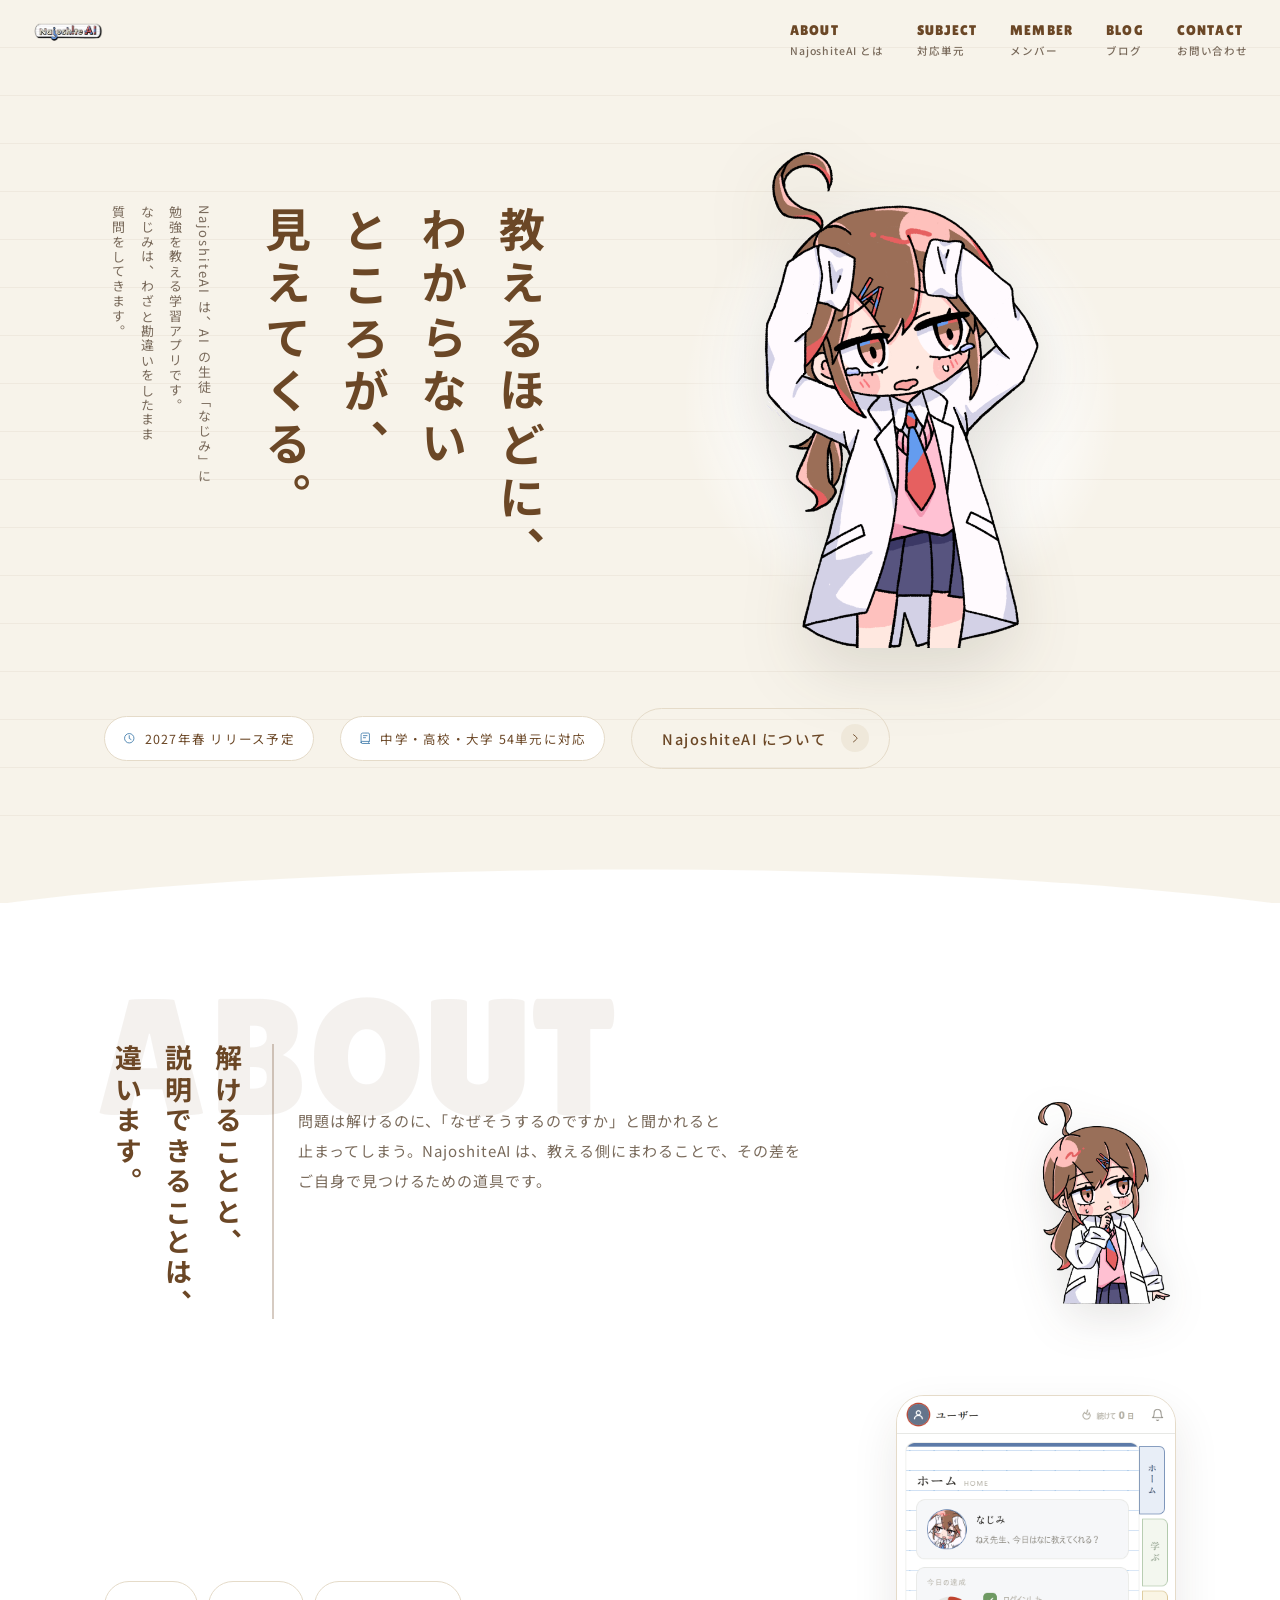
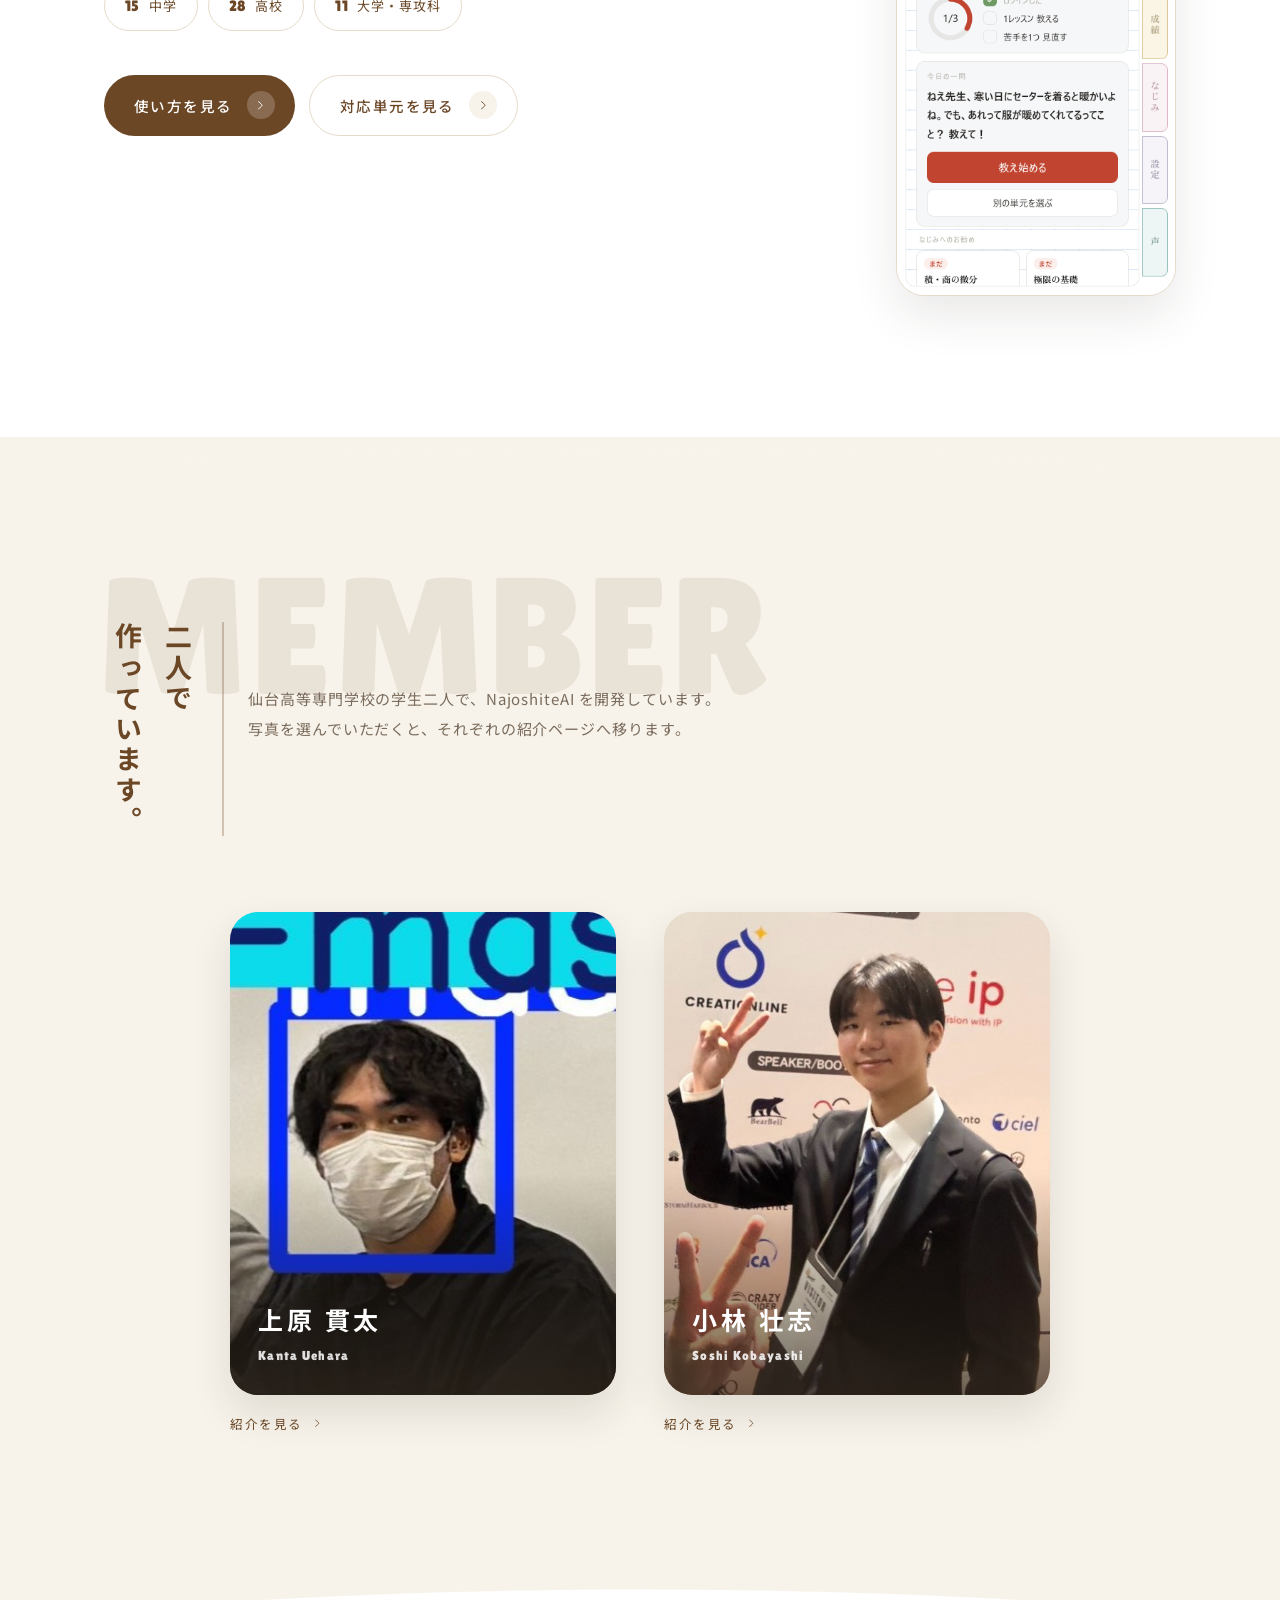
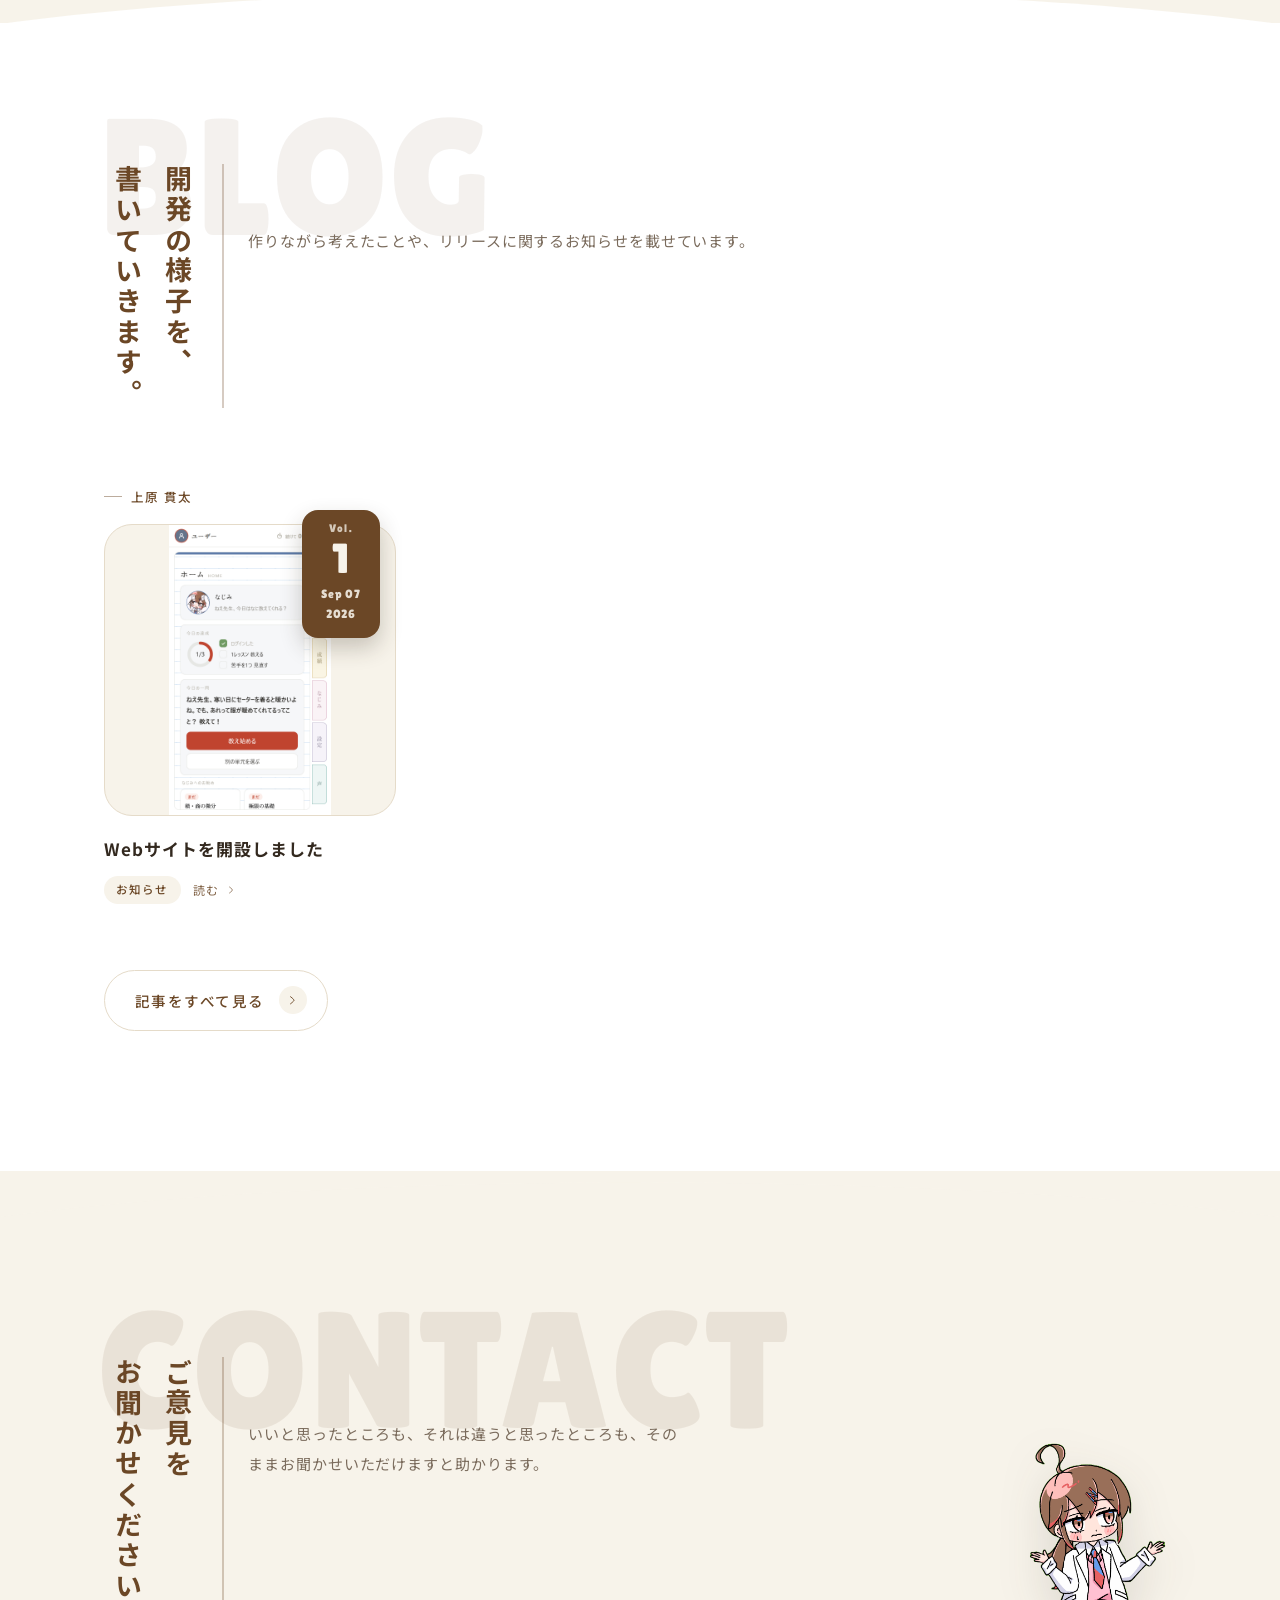
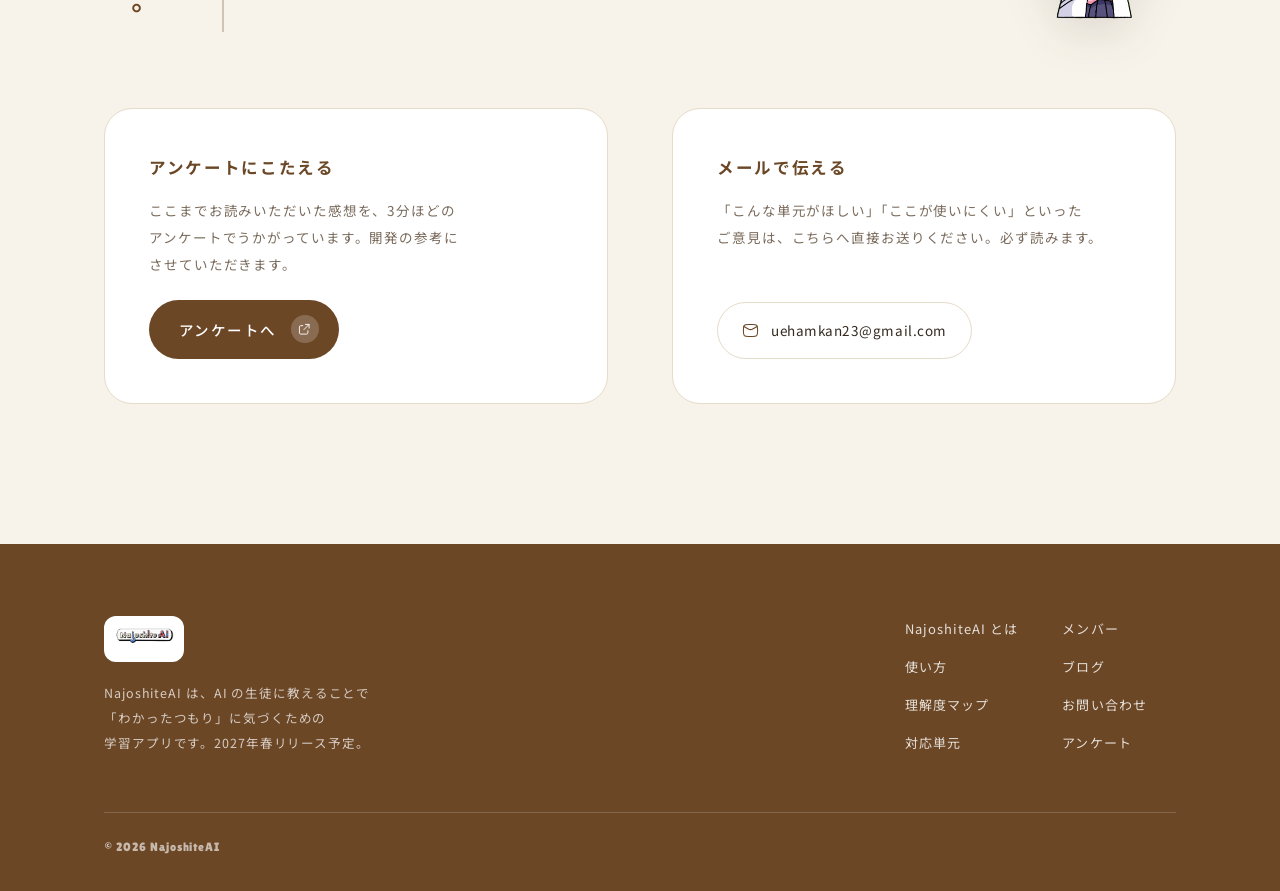
==== commit 2d2fa802: "公開先を Cloudflare Pages にする ・OGP の URL を https://najoshiteai.pages.dev に差し替え ・_headers を追加（画像は7日保持、記事デ" ====
--- a/index.html
+++ b/index.html
@@ -15,9 +15,9 @@
       property="og:description"
       content="AI の生徒に勉強を教える学習アプリ。「わかったつもり」に気づくための道具です。"
     />
-    <meta property="og:url" content="https://uehamkan23-lab.github.io/najoshiteai/" />
+    <meta property="og:url" content="https://najoshiteai.pages.dev/" />
     <meta property="og:type" content="website" />
-    <meta property="og:image" content="https://uehamkan23-lab.github.io/najoshiteai/assets/01-home.png" />
+    <meta property="og:image" content="https://najoshiteai.pages.dev/assets/01-home.png" />
 
     <link rel="preconnect" href="https://fonts.googleapis.com" />
     <link rel="preconnect" href="https://fonts.gstatic.com" crossorigin />
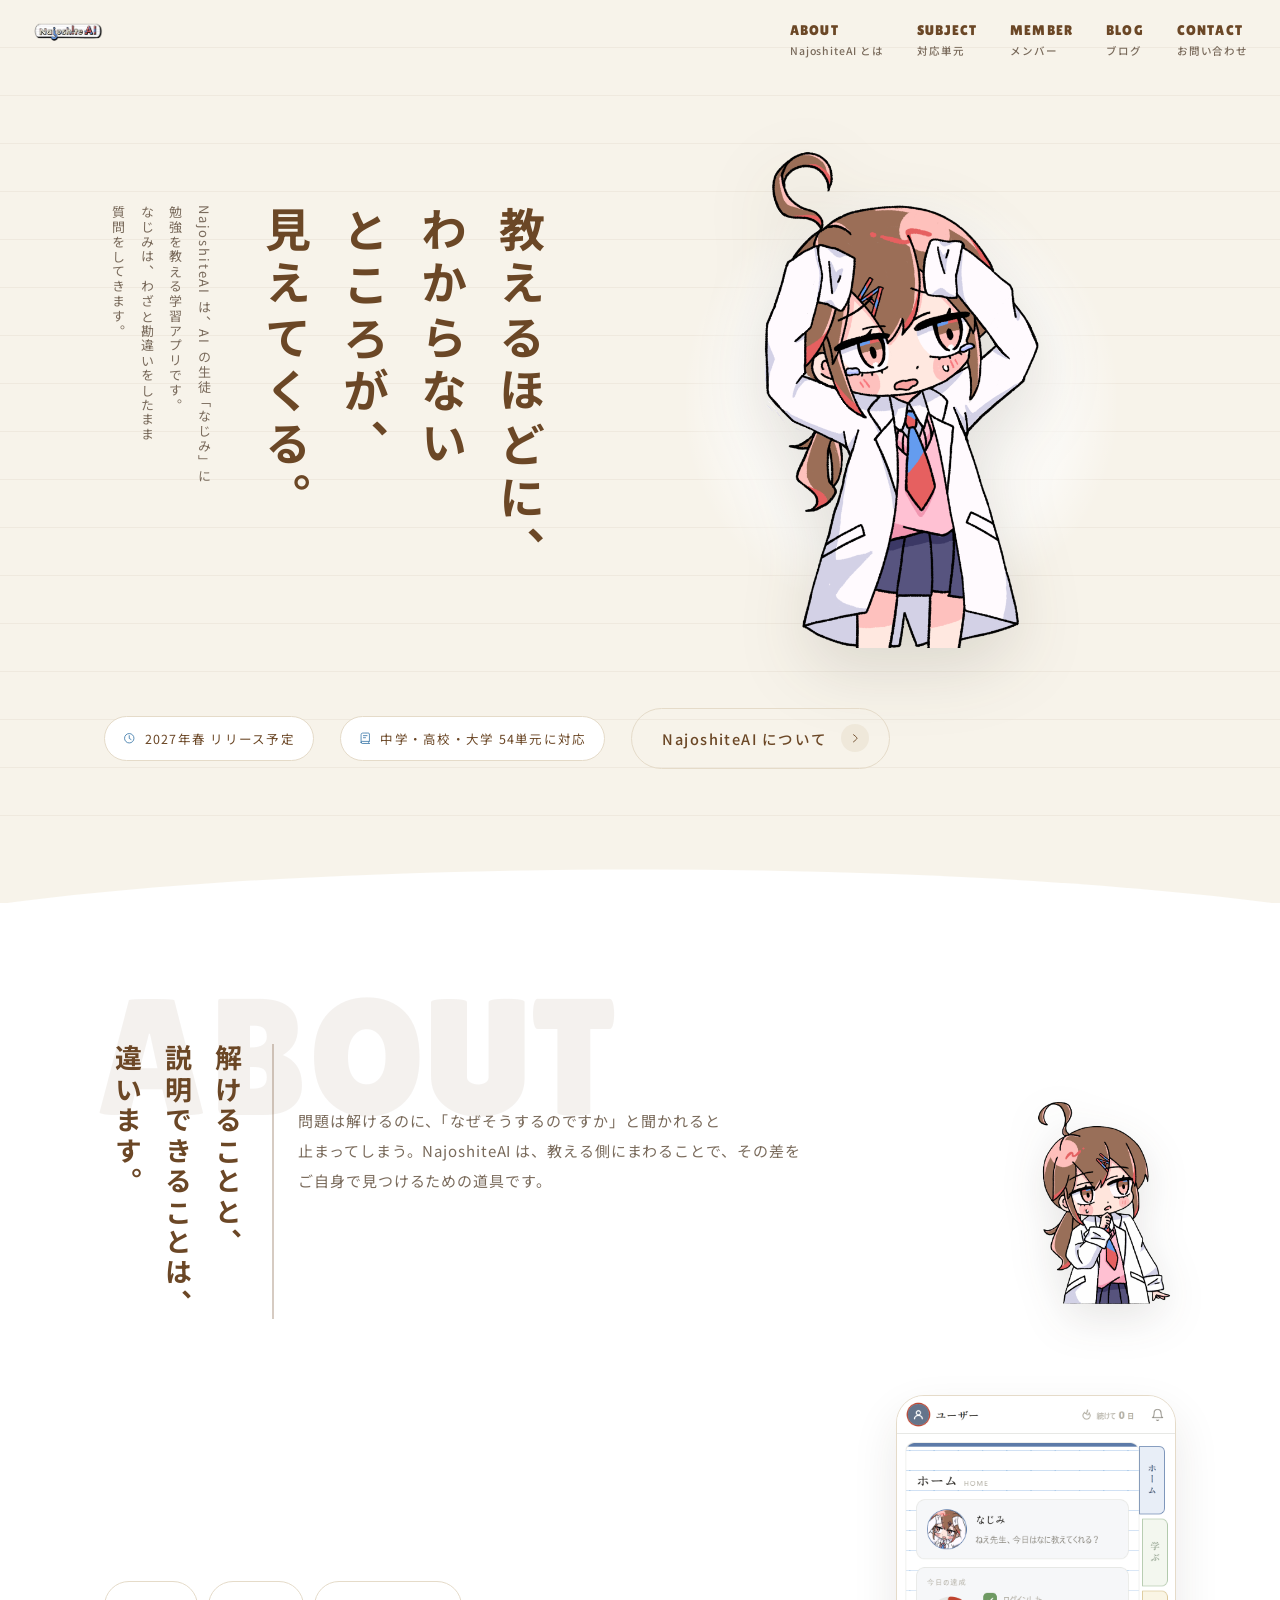
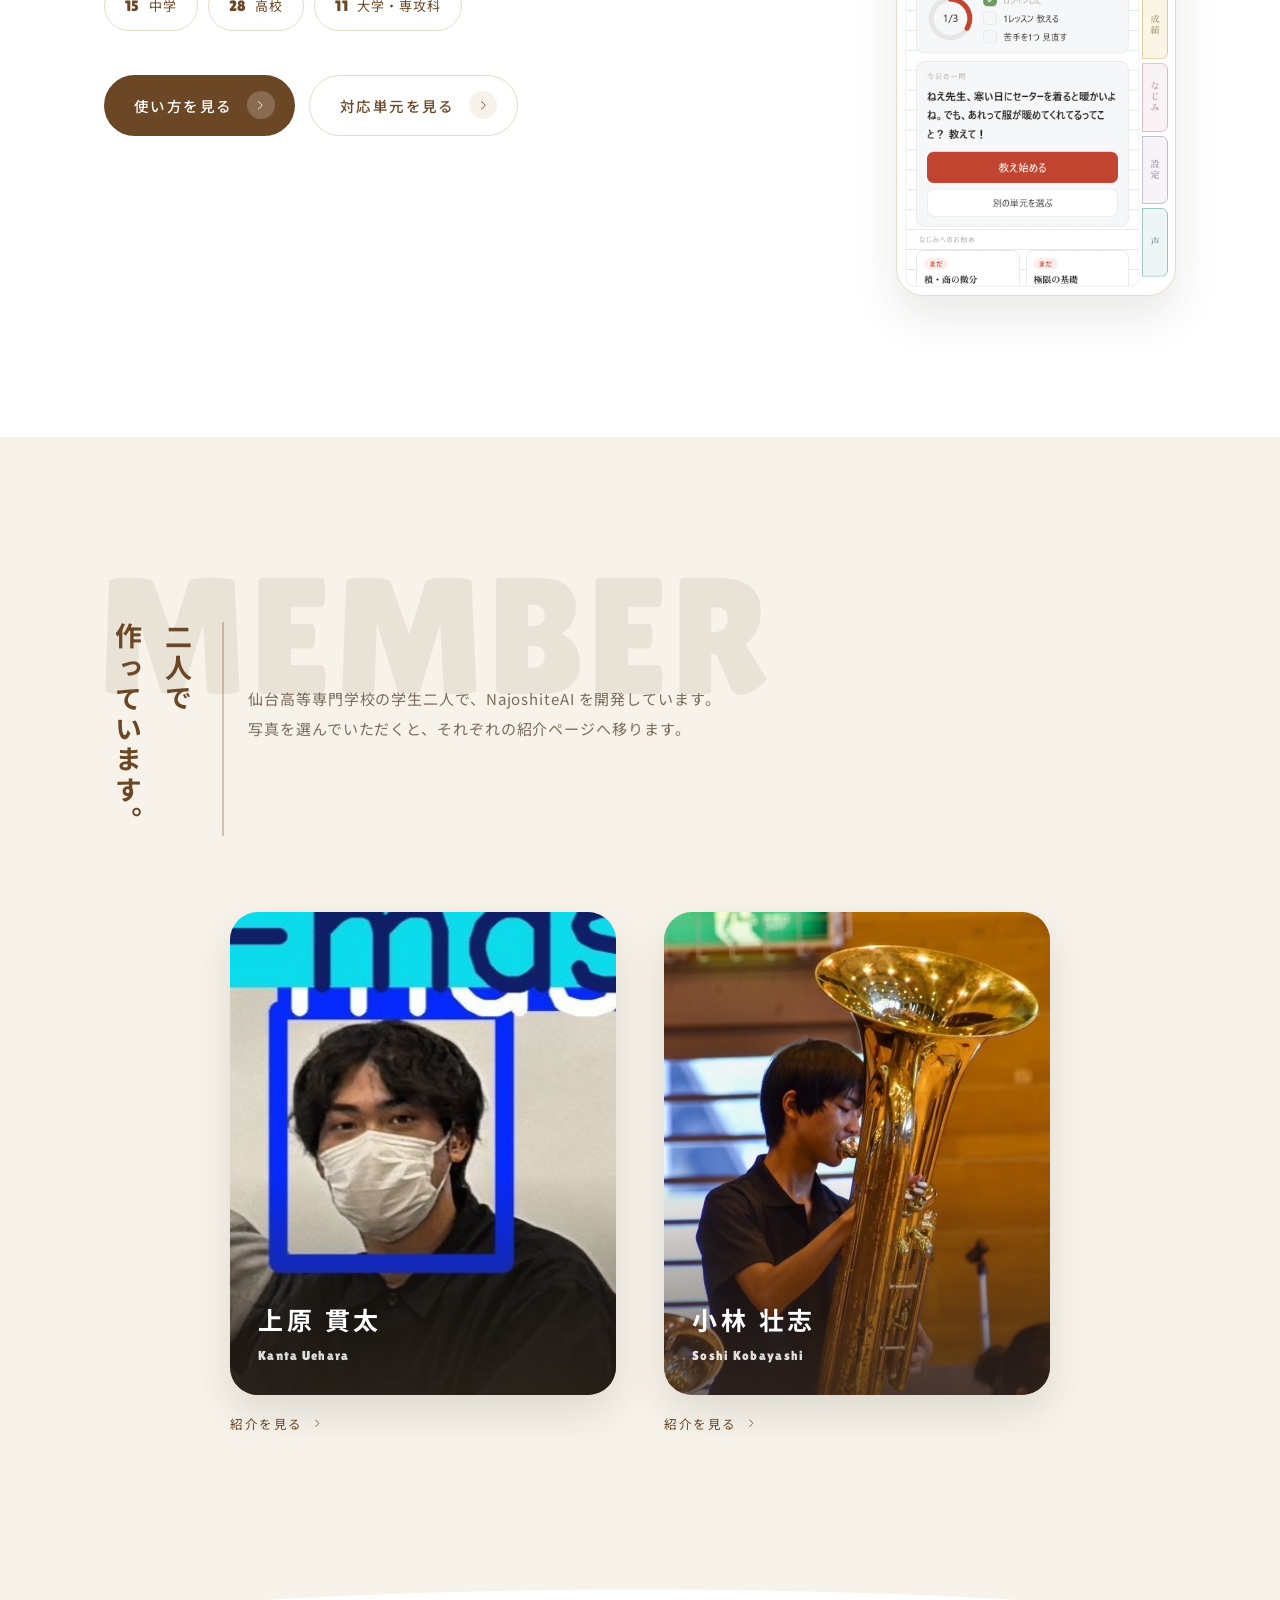
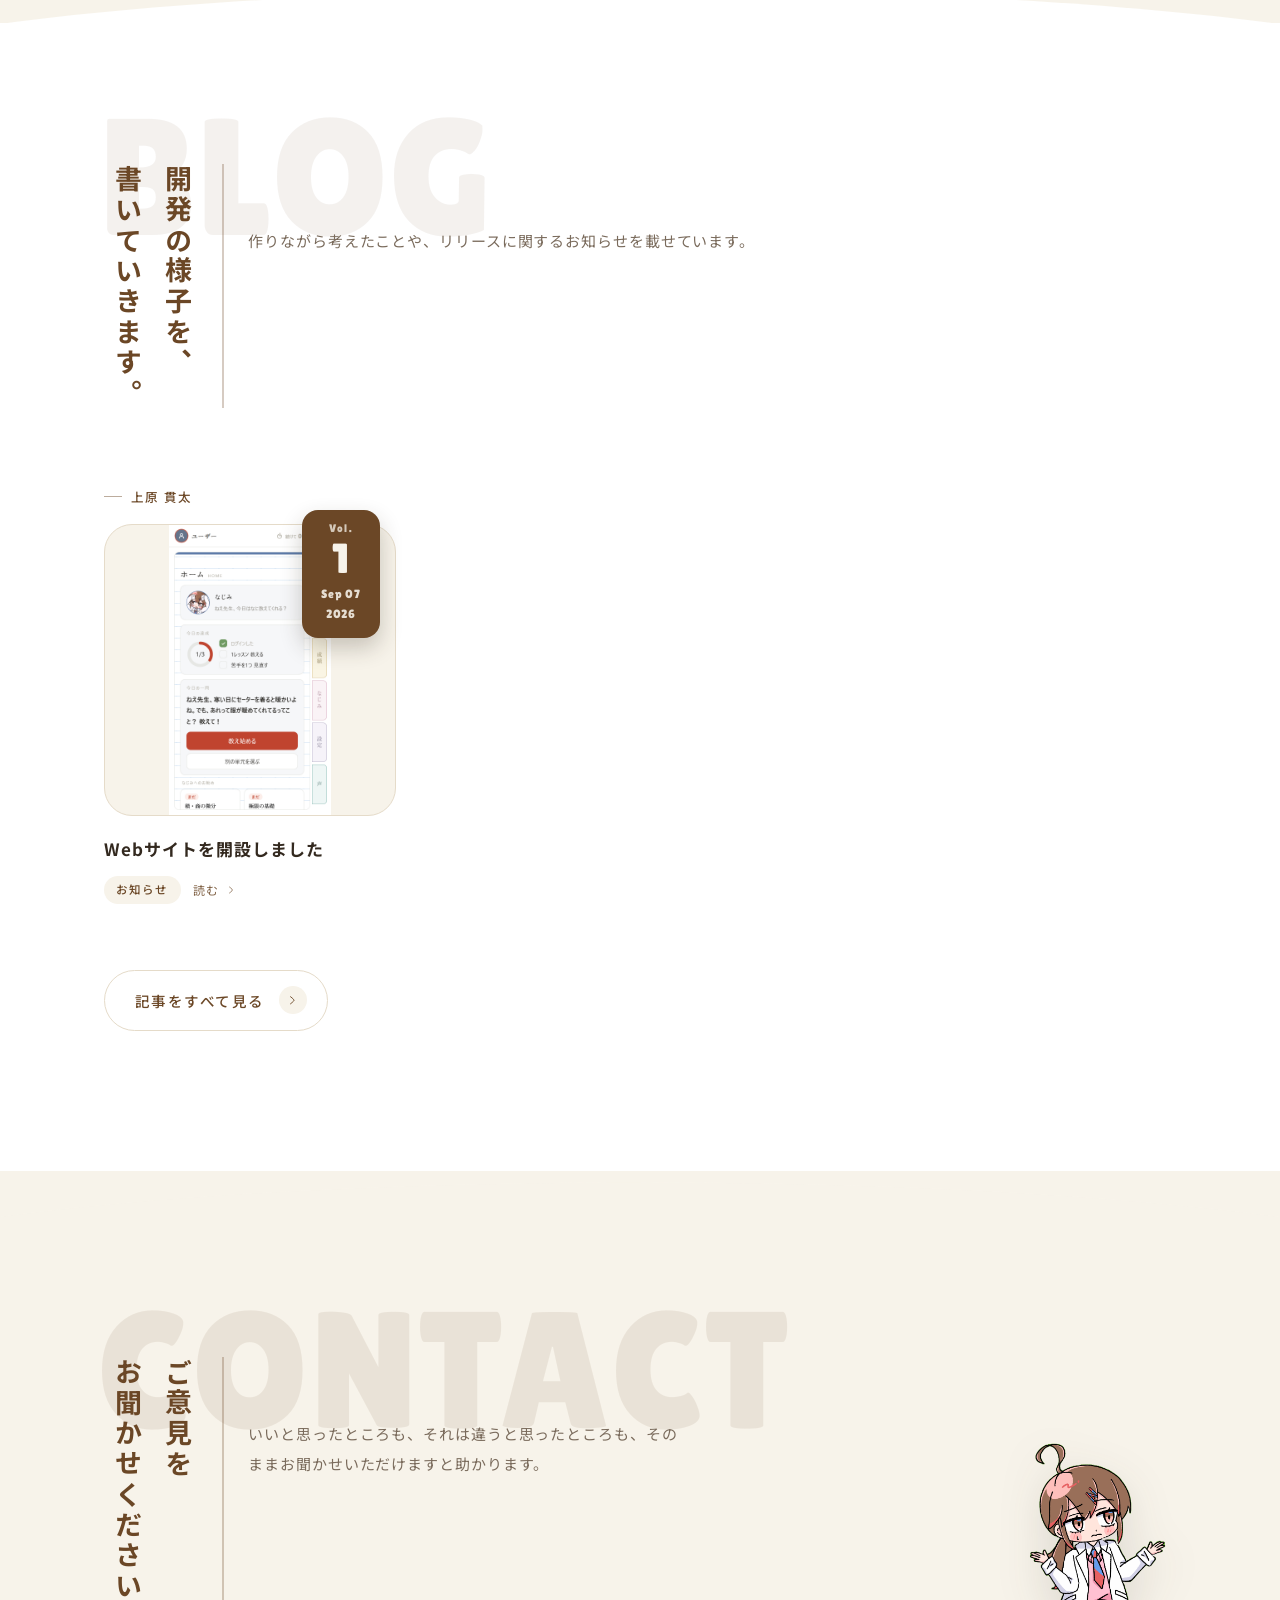
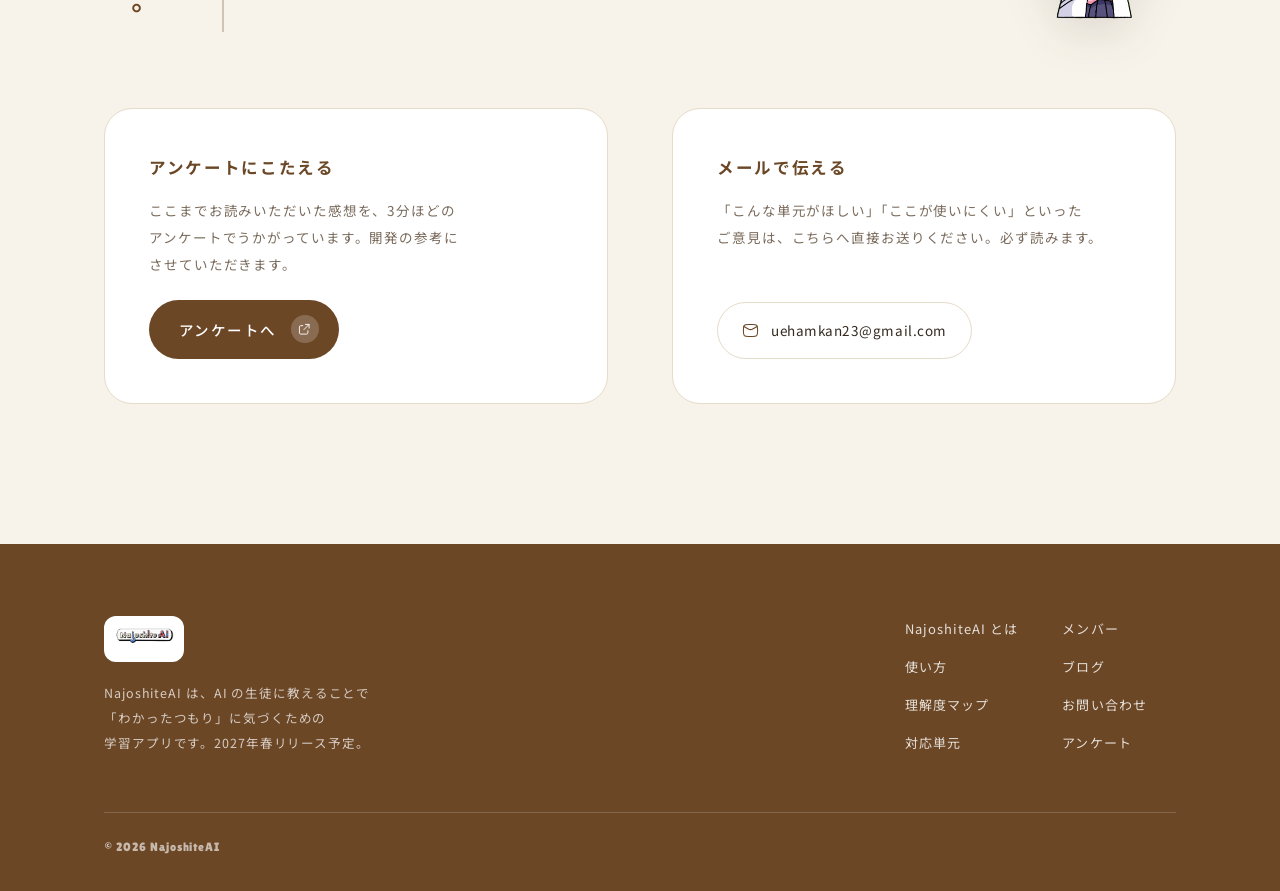
==== commit 956f76d0: "検索に出るようにする（SEO） ・robots.txt と sitemap.xml を追加 ・全ページに canonical と robots メタを追加 ・OGP に site_name / loc" ====
--- a/index.html
+++ b/index.html
@@ -9,6 +9,8 @@
       content="NajoshiteAI は、AI の生徒「なじみ」に勉強を教える学習アプリです。なじみはわざと勘違いをしたまま質問をしてきます。それを正せるかどうかで、ご自身の理解が試されます。2027年春リリース予定。"
     />
     <meta name="theme-color" content="#f7f3ea" />
+    <link rel="canonical" href="https://najoshiteai.pages.dev/" />
+    <meta name="robots" content="index, follow, max-image-preview:large" />
 
     <meta property="og:title" content="NajoshiteAI" />
     <meta
@@ -18,6 +20,9 @@
     <meta property="og:url" content="https://najoshiteai.pages.dev/" />
     <meta property="og:type" content="website" />
     <meta property="og:image" content="https://najoshiteai.pages.dev/assets/01-home.png" />
+    <meta property="og:site_name" content="NajoshiteAI" />
+    <meta property="og:locale" content="ja_JP" />
+    <meta name="twitter:card" content="summary_large_image" />
 
     <link rel="preconnect" href="https://fonts.googleapis.com" />
     <link rel="preconnect" href="https://fonts.gstatic.com" crossorigin />
@@ -34,7 +39,45 @@
     </script>
 
     <link rel="icon" href="./favicon.png" type="image/png" />
-    <link rel="stylesheet" href="./css/style.css?v=5" />
+    <link rel="stylesheet" href="./css/style.css?v=6" />
+    <script type="application/ld+json">
+{
+      "@context": "https://schema.org",
+      "@type": "WebSite",
+      "name": "NajoshiteAI",
+      "url": "https://najoshiteai.pages.dev/",
+      "inLanguage": "ja",
+      "publisher": {
+        "@type": "Organization",
+        "name": "NajoshiteAI",
+        "url": "https://najoshiteai.pages.dev/",
+        "logo": "https://najoshiteai.pages.dev/assets/title-removebg-preview.png"
+      }
+    }
+    </script>
+    <script type="application/ld+json">
+{
+      "@context": "https://schema.org",
+      "@type": "SoftwareApplication",
+      "name": "NajoshiteAI",
+      "applicationCategory": "EducationalApplication",
+      "operatingSystem": "iOS, Android",
+      "description": "AI の生徒「なじみ」に勉強を教えることで、「わかったつもり」に気づくための学習アプリ。中学から大学・専攻科まで54単元に対応。",
+      "url": "https://najoshiteai.pages.dev/",
+      "inLanguage": "ja",
+      "offers": {
+        "@type": "Offer",
+        "price": "0",
+        "priceCurrency": "JPY"
+      },
+      "author": {
+        "@type": "Organization",
+        "name": "NajoshiteAI",
+        "url": "https://najoshiteai.pages.dev/",
+        "logo": "https://najoshiteai.pages.dev/assets/title-removebg-preview.png"
+      }
+    }
+    </script>
   </head>
 
   <body>
@@ -419,7 +462,7 @@
       </div>
     </footer>
 
-    <script src="./js/main.js?v=5" defer></script>
-    <script src="./js/blog.js?v=5" defer></script>
+    <script src="./js/main.js?v=6" defer></script>
+    <script src="./js/blog.js?v=6" defer></script>
   </body>
 </html>
